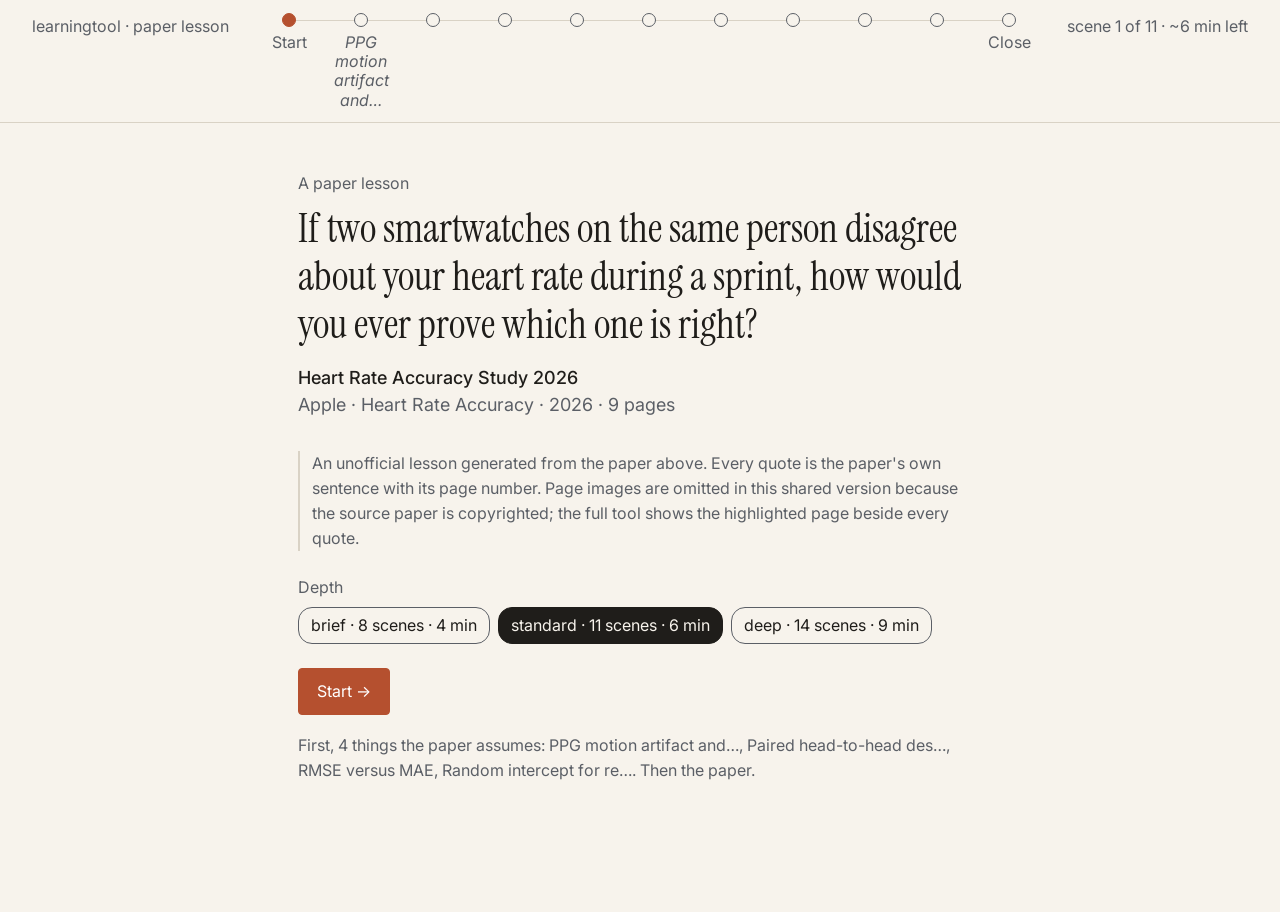
==== heart-rate-accuracy-study-2026.html @ df8271ab "Publish two shared lessons and the index page Co-Authored-By: Claude Fable 5.1 <noreply@anthropic.co" ====
<!doctype html>
<html lang="en">
<head>
<meta charset="utf-8">
<meta name="viewport" content="width=device-width, initial-scale=1">
<title>Heart Rate Accuracy Study 2026 · learningtool</title>
<link rel="preconnect" href="https://fonts.googleapis.com">
<link href="https://fonts.googleapis.com/css2?family=Instrument+Serif&family=Inter:wght@400;500&display=swap" rel="stylesheet">
<style>:root{
  --paper:#F7F3EC;--ink:#1F1D1A;--slate:#5B5F66;--terracotta:#B5502F;--amber:#B8860B;--amber-bg:#FFF4D6;--hairline:#D9D2C5;
  --serif:"Instrument Serif",Georgia,"Times New Roman",serif;--sans:Inter,-apple-system,"Segoe UI",Helvetica,Arial,sans-serif;--mono:ui-monospace,Menlo,Consolas,monospace;
  --u:8px;--measure:68ch;
}
*{box-sizing:border-box}
html{color-scheme:light}
body{margin:0;background:var(--paper);color:var(--ink);font-family:var(--sans);font-size:18px;line-height:1.55}
::selection{background:var(--terracotta);color:#fff}
:focus-visible{outline:2px solid var(--terracotta);outline-offset:2px}
a{color:var(--ink);text-decoration-color:var(--hairline);text-underline-offset:3px}a:visited{color:var(--slate)}
h1,h3{font-weight:400}
.visually-hidden{position:absolute!important;width:1px;height:1px;overflow:hidden;clip:rect(0 0 0 0);white-space:nowrap}
[hidden]{display:none!important}

.banner{background:var(--amber-bg);border-bottom:1px solid var(--amber);color:#5a4400;padding:calc(var(--u)) calc(4*var(--u));font-size:16px}

/* Top bar and arc */
.top{position:sticky;top:0;z-index:5;display:flex;align-items:flex-start;gap:calc(3*var(--u));padding:calc(1.5*var(--u)) calc(4*var(--u));border-bottom:1px solid var(--hairline);background:var(--paper);font-size:16px}
.mark{color:var(--slate);white-space:nowrap;padding-top:2px}
.arc{flex:1;min-width:0}
.arc ol{list-style:none;margin:0;padding:0;display:flex}
.arc li{position:relative;flex:1;min-width:72px}
@media (max-width:1399px){.ptitle{display:none}}
.arc li::before{content:"";position:absolute;top:8px;left:50%;width:100%;height:1px;background:var(--hairline)}
.arc li:last-child::before{display:none}
.arc button{position:relative;z-index:1;display:flex;flex-direction:column;align-items:center;width:100%;background:none;border:0;padding:0;font:inherit;color:var(--slate);cursor:pointer;min-height:44px}
.arc i{width:14px;height:14px;border-radius:50%;border:1px solid var(--slate);background:var(--paper);display:block;margin-top:1px}
.arc li.done i{background:var(--slate)}
.arc li.cur i{background:var(--terracotta);border-color:var(--terracotta)}
.arc li.flag i{box-shadow:0 0 0 2px var(--paper),0 0 0 4px var(--amber)}
.arc span{margin-top:6px;text-align:center;font-size:16px;line-height:1.2;padding:0 2px}
.arc li.pre span{font-style:italic}
.arc li.hidden-depth{display:none}
.arc li.nolabel span{visibility:hidden}
.arc li.nolabel button:hover span,.arc li.nolabel button:focus-visible span{visibility:visible}
.ptitle{color:var(--slate);white-space:nowrap;overflow:hidden;text-overflow:ellipsis;max-width:26ch;padding-top:2px}
.counter{color:var(--slate);white-space:nowrap;padding-top:2px}
.menu{display:none}

/* Scene */
main{max-width:var(--measure);margin:0 auto;padding:calc(6*var(--u)) calc(4*var(--u)) calc(15*var(--u))}
.scene{outline:none}
.scene.flagged{border-left:4px solid var(--amber);padding-left:calc(3*var(--u));margin-left:calc(-3*var(--u) - 4px)}
.kick{font-size:16px;color:var(--slate);margin:0 0 var(--u)}
.headline{font-family:var(--serif);font-size:28px;line-height:1.2;margin:0 0 var(--u)}
.hook{font-family:var(--serif);font-size:40px;line-height:1.2;margin:0 0 calc(2*var(--u))}
.ana{font-family:var(--serif);font-size:22px;color:var(--slate);margin:0 0 var(--u)}
.tie{font-size:16px;color:var(--slate);margin:0 0 calc(3*var(--u))}
.prose{margin:calc(2*var(--u)) 0 calc(2.5*var(--u))}
.pmeta{color:var(--slate);margin:0 0 calc(4*var(--u))}.pmeta b{font-weight:500;color:var(--ink)}
.dl{font-size:16px;color:var(--slate);margin:0 0 var(--u)}
.share-note{font-size:16px;color:var(--slate);border-left:2px solid var(--hairline);padding-left:calc(1.5*var(--u));margin:0 0 calc(3*var(--u))}
.strip{background:var(--amber-bg);border-left:4px solid var(--amber);color:#5a4400;padding:calc(1.25*var(--u)) calc(2*var(--u));font-size:16px;margin:0 0 calc(3*var(--u))}
.src{font-size:16px;color:var(--slate);border-left:2px solid var(--hairline);padding-left:calc(1.5*var(--u));margin:calc(-1*var(--u)) 0 calc(3*var(--u))}
.src .linkish{text-align:left}
.chip{display:inline-block;font-size:16px;border:1px solid var(--hairline);border-radius:3px;padding:0 6px;margin-left:6px;white-space:nowrap}
.removed{font-size:16px;color:var(--slate);border:1px dashed var(--hairline);padding:var(--u) calc(2*var(--u));margin:0 0 calc(3*var(--u))}
.linkish{background:none;border:0;padding:0;font:inherit;color:inherit;text-decoration:underline;text-decoration-color:var(--hairline);text-underline-offset:3px;cursor:pointer}
.btn{border:1px solid var(--ink);border-radius:4px;padding:10px 18px;background:#fff;font:inherit;font-size:16px;cursor:pointer;min-height:44px}
.btn.p{background:var(--terracotta);color:#fff;border-color:var(--terracotta)}
.btn[disabled]{opacity:.45;cursor:default}
.dial{display:flex;flex-wrap:wrap;gap:var(--u);font-size:16px;margin:0 0 calc(3*var(--u))}
.dial label{border:1px solid var(--slate);border-radius:14px;padding:5px 12px;cursor:pointer;display:inline-flex;align-items:center;gap:6px;min-height:34px}
.dial label:has(input:checked){background:var(--ink);color:var(--paper);border-color:var(--ink)}
.dial input{position:absolute;opacity:0;width:1px;height:1px}
.dial label:has(input:focus-visible){outline:2px solid var(--terracotta);outline-offset:2px}

/* Widget */
.widget{border:1px solid var(--hairline);border-radius:4px;padding:calc(2.5*var(--u));margin:var(--u) 0 calc(3*var(--u));background:#fff}
.widget .q{margin:0 0 4px;font-weight:500}
.widget .badge{font-size:16px;color:var(--slate);margin:0 0 calc(1.5*var(--u))}
.widget .chart{position:relative;border-bottom:1px solid var(--hairline)}
.widget canvas{width:100%;height:auto;display:block}
.widget .unavailable{font-size:16px;color:var(--slate);padding:calc(2*var(--u)) 0}
.sliders{display:grid;grid-template-columns:1fr 1fr;gap:calc(4*var(--u));margin-top:calc(1.75*var(--u));font-size:16px}
.sliders label{display:block}
.sliders .val{float:right;font-family:var(--mono)}
.sliders input[type=range]{width:100%;accent-color:var(--terracotta);margin:var(--u) 0 4px;min-height:24px}
.sliders .nudge{color:var(--slate);font-size:16px}
.read{font-family:var(--mono);font-size:16px;margin:calc(1.5*var(--u)) 0 0}.read b{color:var(--terracotta);font-weight:500}
.evidence{font-size:16px;color:var(--slate);border-left:2px solid var(--hairline);padding-left:calc(1.5*var(--u));margin:calc(2*var(--u)) 0 0}

/* Prediction and reveal */
.predict{border:0;padding:0;margin:0 0 calc(2*var(--u))}
.opt{display:flex;gap:calc(1.5*var(--u));align-items:flex-start;border:1px solid var(--hairline);border-radius:4px;padding:calc(2*var(--u));margin:0 0 var(--u);background:#fff;cursor:pointer;min-height:44px}
.opt:has(input:checked){border-color:var(--terracotta);box-shadow:inset 0 0 0 1px var(--terracotta)}
.opt input{accent-color:var(--terracotta);margin-top:6px}
.predict.locked .opt{cursor:default;opacity:.85}
.predict-actions{display:flex;gap:calc(2*var(--u));align-items:center;flex-wrap:wrap}
.locked-note{font-size:16px;color:var(--slate)}
.said{font-size:16px;color:var(--slate);border:1px solid var(--hairline);padding:calc(1.25*var(--u)) calc(2*var(--u));margin:0 0 calc(2*var(--u))}
.rev{font-family:var(--serif);font-size:22px;line-height:1.4;border-left:3px solid var(--terracotta);padding-left:calc(2*var(--u));margin:0 0 var(--u);opacity:0;transition:opacity 150ms ease-out}
.rev.in{opacity:1}
.rev footer{font-family:var(--sans);font-size:16px;color:var(--slate);margin-top:4px}
.rev p{margin:0}
.verd{margin:0 0 calc(3*var(--u))}

/* Closing */
.closing h3{font-size:16px;color:var(--slate);margin:calc(3*var(--u)) 0 var(--u)}
.concepts{padding-left:1.2em}.concepts b{font-weight:500}
.quote{font-family:var(--serif);font-size:22px;line-height:1.4;border-left:3px solid var(--ink);padding-left:calc(2*var(--u));margin:var(--u) 0}
.quote p{margin:0}.quote footer{font-family:var(--sans);font-size:16px;color:var(--slate);margin-top:4px}
.cite{color:var(--slate)}

/* Footer */
.foot{position:sticky;bottom:0;z-index:5;display:flex;justify-content:space-between;align-items:center;gap:calc(2*var(--u));padding:calc(1.5*var(--u)) calc(4*var(--u));border-top:1px solid var(--hairline);background:var(--paper);font-size:16px}
.foot .dial{margin:0}
.foot .btn{margin-left:var(--u)}

/* Drawer */
dialog{border:0;padding:0;background:transparent;max-width:none;max-height:none}
dialog::backdrop{background:rgba(31,29,26,.18)}
#drawer{position:fixed;inset:0 0 0 auto;width:420px;height:100%;margin:0}
#drawer .drawer-inner{height:100%;overflow:auto;background:#fff;border-left:1px solid var(--hairline);box-shadow:0 8px 24px rgba(31,29,26,.12);padding:calc(3.5*var(--u));font-size:16px;transform:translateX(100%);transition:transform 200ms ease-out}
#drawer[open] .drawer-inner{transform:none}
#drawer h3{font-size:16px;color:var(--slate);margin:calc(2*var(--u)) 0 calc(1.5*var(--u))}
#drawer .claims{list-style:none;padding:0;margin:0}
#drawer .claims li{padding:var(--u) 0;border-top:1px solid var(--hairline)}
#drawer .claims li.active{background:var(--paper);margin:0 calc(-1*var(--u));padding:var(--u)}
#drawer .crop{margin:var(--u) 0 0}
#drawer .crop img{max-width:100%;max-height:220px;object-fit:contain;border:1px solid var(--hairline);display:block}
#drawer .crop.zoomed img{max-height:none;width:auto;max-width:none}
#drawer .crop figcaption{font-size:16px;color:var(--slate)}
#drawer .notshown{padding-left:1.2em;color:var(--slate)}
.close-drawer{float:right}
#scene-menu{margin:auto;background:#fff;border:1px solid var(--hairline);padding:calc(3*var(--u));width:min(90vw,420px)}
#scene-menu ol{padding-left:1.4em}#scene-menu li{padding:4px 0}#scene-menu button{font-size:16px}

/* Motion */
.scene.enter{animation:fade 150ms ease-out}
@keyframes fade{from{opacity:0}to{opacity:1}}
@media (prefers-reduced-motion:reduce){
  .scene.enter{animation:none}.rev{transition:none}#drawer .drawer-inner{transition:none}
}

/* Tablet */
@media (max-width:1023px){
  .arc li:not(.cur):not(.near) span{visibility:hidden}
  #drawer{inset:auto 0 0 0;width:100%;height:70vh}
  #drawer .drawer-inner{border-left:0;border-top:1px solid var(--hairline);transform:translateY(100%)}
  #drawer[open] .drawer-inner{transform:none}
}
/* Phone */
@media (max-width:767px){
  body{font-size:17px}
  .top{padding:calc(1.5*var(--u)) calc(2*var(--u));align-items:center}
  .arc,.ptitle{display:none}
  .menu{display:inline-block;margin-left:auto}
  .mark{display:none}
  main{padding:calc(3*var(--u)) calc(2*var(--u)) calc(14*var(--u))}
  .headline{font-size:26px}.hook{font-size:32px}
  .sliders{grid-template-columns:1fr}
  .foot{padding:calc(1.5*var(--u)) calc(2*var(--u))}
  .foot .dial{flex-wrap:nowrap;gap:4px}
  .foot .dial label{padding:5px 8px;min-height:40px}
  .foot .btn{padding:10px 12px;margin-left:4px}
  #drawer{height:100%}
  .scene.flagged{margin-left:0;padding-left:calc(2*var(--u))}
}
</style>
</head>
<body data-paper="4164de6f5e6863c790ba8accc3b327b37bc07df7402bf4c0ef82a592d1b68593" data-profile="Ella" data-default-depth="standard">



<header class="top">
  <span class="mark">learningtool · paper lesson</span>
  <nav class="arc" aria-label="Lesson scenes">
    <ol id="arc">
      <li data-idx="0" data-depth="brief"><button type="button" aria-current="true"><i></i><span>Start</span></button></li>
      
      <li data-idx="1" data-depth="brief" class="pre"><button type="button"><i></i><span>PPG motion artifact and…</span></button></li>
      
      <li data-idx="2" data-depth="standard" class="pre"><button type="button"><i></i><span>Paired head-to-head des…</span></button></li>
      
      <li data-idx="3" data-depth="standard" class="pre"><button type="button"><i></i><span>RMSE versus MAE</span></button></li>
      
      <li data-idx="4" data-depth="deep" class="pre"><button type="button"><i></i><span>Random intercept for re…</span></button></li>
      
      <li data-idx="5" data-depth="standard" class=""><button type="button"><i></i><span>The world before</span></button></li>
      
      <li data-idx="6" data-depth="brief" class=""><button type="button"><i></i><span>The problem</span></button></li>
      
      <li data-idx="7" data-depth="brief" class=""><button type="button"><i></i><span>What they tried</span></button></li>
      
      <li data-idx="8" data-depth="deep" class=""><button type="button"><i></i><span>What they tried</span></button></li>
      
      <li data-idx="9" data-depth="brief" class=""><button type="button"><i></i><span>Your prediction</span></button></li>
      
      <li data-idx="10" data-depth="brief" class=""><button type="button"><i></i><span>What they found</span></button></li>
      
      <li data-idx="11" data-depth="deep" class=""><button type="button"><i></i><span>What they found</span></button></li>
      
      <li data-idx="12" data-depth="brief" class=""><button type="button"><i></i><span>What changed</span></button></li>
      
      <li data-idx="13" data-depth="brief"><button type="button"><i></i><span>Close</span></button></li>
    </ol>
  </nav>
  <span class="ptitle" title="Heart Rate Accuracy Study 2026">Heart Rate Accuracy Study 2026</span>
  <span class="counter" id="counter" aria-live="polite"></span>
  <button type="button" class="menu" id="menu" aria-haspopup="dialog">Scenes</button>
</header>

<main id="main">
  <!-- Title scene -->
  <section class="scene title" data-idx="0" data-role="title" data-depth="brief" tabindex="-1">
    <p class="kick">A paper lesson</p>
    <h1 class="hook">If two smartwatches on the same person disagree about your heart rate during a sprint, how would you ever prove which one is right?</h1>
    <p class="pmeta"><b>Heart Rate Accuracy Study 2026</b><br>
      Apple · Heart Rate Accuracy · 2026 · 9 pages</p>
    
    <p class="share-note">An unofficial lesson generated from the paper above. Every quote is the paper's own sentence with its page number. Page images are omitted in this shared version because the source paper is copyrighted; the full tool shows the highlighted page beside every quote.</p>
    <p class="dl">Depth</p>
    <div class="dial" role="radiogroup" aria-label="Depth">
      
      <label><input type="radio" name="depth" value="brief"> brief · 8 scenes · 4 min</label>
      
      <label><input type="radio" name="depth" value="standard" checked> standard · 11 scenes · 6 min</label>
      
      <label><input type="radio" name="depth" value="deep"> deep · 14 scenes · 9 min</label>
      
    </div>
    <p><button type="button" class="btn p" id="start">Start →</button></p>
    
    <p class="dl">First, 4 things the paper assumes: PPG motion artifact and…, Paired head-to-head des…, RMSE versus MAE, Random intercept for re…. Then the paper.</p>
  </section>

  
  <section class="scene prereq" data-idx="1" data-id="prereq-ppg" data-role="prereq" data-depth="brief" data-seconds="38" hidden tabindex="-1">
    
    
    <p class="kick">Before the paper</p>
    <h1 class="headline">Wrist optical heart rate is inferred from light scattering, and rhythmic motion can masquerade as a pulse</h1>
    <p class="ana">It&#39;s like listening for a heartbeat with a stethoscope while someone taps the table at almost exactly the same tempo — the instrument can lock onto the wrong rhythm.</p>
    

    
      <p class="prose">A photoplethysmography (PPG) sensor shines light into the skin and watches how much comes back. Blood volume pulses with each heartbeat, so the reflected-light waveform carries a periodic signal the algorithm turns into beats per minute.

The trouble is that the same waveform is contaminated by anything that moves tissue or shifts the optical path: running cadence, muscle tension, sensor rocking. When footstrike frequency sits near heart rate, an algorithm can track the steps instead of the heart — &#34;cadence lock.&#34;

This paper&#39;s activity menu was chosen deliberately to provoke exactly these failure modes, rather than to flatter the sensors.</p>
    

    
    <p class="src"><button type="button" class="linkish open-drawer" data-claim="c-ppg-activities">“This mix of activities was specifically selected to include challenging conditions for op…” · p. 3</button> <span class="chip">Cited</span></p>
    
    <p class="src"><button type="button" class="linkish open-drawer" data-claim="c-ppg-system">“With the release of Apple Watch Series 12 and Apple Watch Ultra 4, Apple introduced the H…” · p. 2</button> <span class="chip">Cited</span></p>
    

    

    <template class="drawer-content">
      
      <h3>Claims in this scene</h3>
      <ul class="claims">
        
        <li data-claim="c-ppg-bg">
          <span>PPG estimates heart rate from pulsatile changes in light absorbed and reflected by perfused tissue, and is susceptible to motion artifact.</span> <span class="chip">Background · unchecked</span>
          <p class="dl">Source: J. Allen, &#34;Photoplethysmography and its application in clinical physiological measurement,&#34; Physiological Measurement, 2007 (outside the paper; not checked in v1)</p>
        </li>
        
        <li data-claim="c-ppg-activities" data-span="sp-003-0016">
          <span>The activity mix was selected to include conditions known to challenge optical heart rate: cadence lock in running, loaded forearm grip in strength training and cycling, and rapid wrist motion plus fast heart rate transitions in HIIT.</span> <span class="chip">Cited</span>
          <blockquote class="quote"><p>“This mix of activities was specifically selected to include challenging conditions for optical heart rate performance — e.g., cadence lock associated with running, loaded forearm grip associated with strength training and cycling, rapid wrist motion and heart rate transitions associated with HIIT.”</p><footer>p. 3 · shown exactly as extracted</footer></blockquote>
          <p class="dl">Page image omitted in this shared version (the source paper is copyrighted). The full tool shows the highlighted page here.</p>
          
        </li>
        
        <li data-claim="c-ppg-system" data-span="sp-002-0005">
          <span>Apple&#39;s Health Sensing System on Series 12 and Ultra 4 includes updated electrical and optical (PPG) heart sensors plus new signal processing algorithms.</span> <span class="chip">Cited</span>
          <blockquote class="quote"><p>“With the release of Apple Watch Series 12 and Apple Watch Ultra 4, Apple introduced the Health Sensing System, which includes both updated electrical and optical (photoplethysmography, or PPG) heart sensors and associated signal processing algorithms, as well as several features enabled by the new technology, such as Recovery HRV and the Readiness app.”</p><footer>p. 2 · shown exactly as extracted</footer></blockquote>
          <p class="dl">Page image omitted in this shared version (the source paper is copyrighted). The full tool shows the highlighted page here.</p>
          
        </li>
        
      </ul>
      
      
    </template>
  </section>
  
  <section class="scene prereq" data-idx="2" data-id="prereq-reference" data-role="prereq" data-depth="standard" data-seconds="38" hidden tabindex="-1">
    
    
    <p class="kick">Before the paper</p>
    <h1 class="headline">Each participant wore both devices at once against a chest-strap ECG reference, with wrist assignment randomized</h1>
    <p class="ana">Like an A/B test where both variants run on the same customer at the same moment, so seasonality and customer quality can&#39;t explain the gap.</p>
    

    
      <p class="prose">Comparing devices across different people or different workouts invites confounding. The fix here is a within-participant paired design: an Apple Watch on one wrist, the comparator on the other, both referenced to a Polar H10 ECG chest strap worn simultaneously.

Dominance matters — your non-dominant wrist moves differently — so watch side was randomized to roughly a 50/50 split.

Pairing only works if the clocks agree. Every device, including the chest strap, was paired to its own Wi-Fi phone for network time synchronization, and then each device sample was matched to its nearest-neighbor reference timestamp so accuracy could be scored sample by sample.</p>
    

    
    <p class="src"><button type="button" class="linkish open-drawer" data-claim="c-ref-standard">“This paper summarizes the accuracy of the updated optical heart rate sensing system relat…” · p. 2</button> <span class="chip">Cited</span></p>
    
    <p class="src"><button type="button" class="linkish open-drawer" data-claim="c-ref-paired">“Participants wore an Apple Watch on one wrist, and a comparative wrist-based device on th…” · p. 3</button> <span class="chip">Cited</span></p>
    
    <p class="src"><button type="button" class="linkish open-drawer" data-claim="c-ref-random">“Wrist assignment was randomized such that Apple Watch was worn on the dominant hand appro…” · p. 3</button> <span class="chip">Cited</span></p>
    
    <p class="src"><button type="button" class="linkish open-drawer" data-claim="c-ref-time">“To ensure devices were appropriately time synchronized using network time protocol (NTP),…” · p. 5</button> <span class="chip">Cited</span></p>
    

    

    <template class="drawer-content">
      
      <h3>Claims in this scene</h3>
      <ul class="claims">
        
        <li data-claim="c-ref-standard" data-span="sp-002-0006">
          <span>An ECG chest strap served as the reference, described as an established standard for evaluating wearable heart rate accuracy.</span> <span class="chip">Cited</span>
          <blockquote class="quote"><p>“This paper summarizes the accuracy of the updated optical heart rate sensing system relative to other devices in the wearables category through a large multi-site head-tohead study, using an ECG chest strap as reference, which is an established standard used for evaluating heart rate accuracy of wearables&lt;sup 1,2&lt;/sup .”</p><footer>p. 2 · shown exactly as extracted</footer></blockquote>
          <p class="dl">Page image omitted in this shared version (the source paper is copyrighted). The full tool shows the highlighted page here.</p>
          
        </li>
        
        <li data-claim="c-ref-paired" data-span="sp-003-0008">
          <span>Participants wore an Apple Watch on one wrist and a comparative wrist device on the other while wearing a Polar H10 ECG chest strap as reference.</span> <span class="chip">Cited</span>
          <blockquote class="quote"><p>“Participants wore an Apple Watch on one wrist, and a comparative wrist-based device on the other, while using a Polar H10 ECG based chest strap as reference.”</p><footer>p. 3 · shown exactly as extracted</footer></blockquote>
          <p class="dl">Page image omitted in this shared version (the source paper is copyrighted). The full tool shows the highlighted page here.</p>
          
        </li>
        
        <li data-claim="c-ref-random" data-span="sp-003-0009">
          <span>Wrist assignment was randomized so the Apple Watch was on the dominant hand about 50% of the time.</span> <span class="chip">Cited</span>
          <blockquote class="quote"><p>“Wrist assignment was randomized such that Apple Watch was worn on the dominant hand approximately 50% of the time.”</p><footer>p. 3 · shown exactly as extracted</footer></blockquote>
          <p class="dl">Page image omitted in this shared version (the source paper is copyrighted). The full tool shows the highlighted page here.</p>
          
        </li>
        
        <li data-claim="c-ref-time" data-span="sp-005-0051">
          <span>Every device, including the watch and the chest strap, was Bluetooth-paired to its own Wi-Fi phone to ensure NTP time synchronization, and measurements were then matched to the nearest-neighbor reference timestamp.</span> <span class="chip">Cited</span>
          <blockquote class="quote"><p>“To ensure devices were appropriately time synchronized using network time protocol (NTP), every device (including the Apple Watch and the Polar H10 chest strap) was Bluetooth®-paired to its own Wi-Fi-enabled companion phone.”</p><footer>p. 5 · shown exactly as extracted</footer></blockquote>
          <p class="dl">Page image omitted in this shared version (the source paper is copyrighted). The full tool shows the highlighted page here.</p>
          
        </li>
        
      </ul>
      
      
    </template>
  </section>
  
  <section class="scene prereq" data-idx="3" data-id="prereq-metrics" data-role="prereq" data-depth="standard" data-seconds="38" hidden tabindex="-1">
    
    
    <p class="kick">Before the paper</p>
    <h1 class="headline">Accuracy was scored per session with both MAE and RMSE, plus a separate session-average comparison</h1>
    <p class="ana">MAE is your average monthly burn; RMSE is the metric that screams when one month blows up the runway.</p>
    

    
      <p class="prose">For each session, the paper computes Mean Absolute Error and Root Mean Square Error against the reference. Both are standard, but they answer different questions: because RMSE squares errors before averaging, it is more sensitive to a stream that is usually fine but occasionally badly wrong.

A third metric is the session-level average heart rate — what a device reports as your workout mean. That matters especially for screenless wearables, where you never see a live number at all; the summary is the whole experience.

One convention to hold onto: every reported result is a difference in error, Apple minus comparator, in bpm. Negative means Apple&#39;s error was smaller.</p>
    

    
    <p class="src"><button type="button" class="linkish open-drawer" data-claim="c-met-both">“Accuracy for each session was evaluated using both Root Mean Square Error (RMSE) and Mean…” · p. 5</button> <span class="chip">Cited</span></p>
    
    <p class="src"><button type="button" class="linkish open-drawer" data-claim="c-met-session">“This allowed us to assess the accuracy of a session summary metric, which is especially r…” · p. 5</button> <span class="chip">Cited</span></p>
    
    <p class="src"><button type="button" class="linkish open-drawer" data-claim="c-met-sign">“Each reported metric is a mean accuracy difference (reported in bpm), so a negative diffe…” · p. 5</button> <span class="chip">Cited</span></p>
    

    

    <template class="drawer-content">
      
      <h3>Claims in this scene</h3>
      <ul class="claims">
        
        <li data-claim="c-met-both" data-span="sp-005-0057">
          <span>Session accuracy was evaluated with both RMSE and MAE, with RMSE being more sensitive to infrequent but significant errors.</span> <span class="chip">Cited</span>
          <blockquote class="quote"><p>“Accuracy for each session was evaluated using both Root Mean Square Error (RMSE) and Mean Absolute Error (MAE) calculations, which are standard methods of comparative accuracy testing, with RMSE being more sensitive in identifying a data stream that may have infrequent but significant errors.”</p><footer>p. 5 · shown exactly as extracted</footer></blockquote>
          <p class="dl">Page image omitted in this shared version (the source paper is copyrighted). The full tool shows the highlighted page here.</p>
          
        </li>
        
        <li data-claim="c-met-session" data-span="sp-005-0060">
          <span>Session-level average heart rate was also compared to the reference, which is especially relevant for screenless devices that cannot show live heart rate without a phone.</span> <span class="chip">Cited</span>
          <blockquote class="quote"><p>“This allowed us to assess the accuracy of a session summary metric, which is especially relevant for devices without screens — where live heart rate cannot be provided to the user without engagement with a smartphone.”</p><footer>p. 5 · shown exactly as extracted</footer></blockquote>
          <p class="dl">Page image omitted in this shared version (the source paper is copyrighted). The full tool shows the highlighted page here.</p>
          
        </li>
        
        <li data-claim="c-met-sign" data-span="sp-005-0064">
          <span>Each reported metric is a mean accuracy difference in bpm, where a negative difference means Apple Watch error was lower than the comparison device&#39;s.</span> <span class="chip">Cited</span>
          <blockquote class="quote"><p>“Each reported metric is a mean accuracy difference (reported in bpm), so a negative difference means the error associated with Apple Watch was less than that of the comparison device.”</p><footer>p. 5 · shown exactly as extracted</footer></blockquote>
          <p class="dl">Page image omitted in this shared version (the source paper is copyrighted). The full tool shows the highlighted page here.</p>
          
        </li>
        
      </ul>
      
      
    </template>
  </section>
  
  <section class="scene prereq" data-idx="4" data-id="prereq-stats" data-role="prereq" data-depth="deep" data-seconds="47" hidden tabindex="-1">
    
    
    <p class="kick">Before the paper</p>
    <h1 class="headline">A mixed model with per-participant random intercepts handled repeated measures, and bootstrap intervals handled six simultaneous comparisons</h1>
    <p class="ana">Treating one person&#39;s five workouts as five independent data points is like counting a single enthusiastic customer&#39;s five reorders as five customers in your conversion rate.</p>
    

    
      <p class="prose">Each participant did several activities, so their sessions are correlated: a person with awkward wrist anatomy will tend to produce high error everywhere. A linear mixed model on the paired difference, with activity as a fixed effect and a random intercept per participant, absorbs that person-level offset instead of pretending every session is independent.

The overall number reported is an equally weighted mean of activity means — so a single long activity can&#39;t dominate. Uncertainty came from a bias-corrected and accelerated bootstrap clustered by participant, reported at 99% rather than 95% because six devices are being compared at once.

Sample size was fixed in advance: at least 50 participants per workout activity per comparator, powered at 80% for a paired effect of about Cohen&#39;s dz 0.5 in MAE with Bonferroni adjustment.</p>
    

    
    <p class="src"><button type="button" class="linkish open-drawer" data-claim="c-stat-lmm">“A linear mixed model (LMM) was used to model the paired difference (Apple Watch - Compari…” · p. 5</button> <span class="chip">Cited</span></p>
    
    <p class="src"><button type="button" class="linkish open-drawer" data-claim="c-stat-boot">“The reported overall accuracy difference was the equally-weighted mean of the activity me…” · p. 5</button> <span class="chip">Cited</span></p>
    
    <p class="src"><button type="button" class="linkish open-drawer" data-claim="c-stat-power">“Sizing, which pertains only to workouts and not Daily Living, assumed 80% power to detect…” · p. 4</button> <span class="chip">Cited</span></p>
    
    <p class="src"><button type="button" class="linkish open-drawer" data-claim="c-stat-mde">“The smallest detectable difference in mean MAE ranged from approximately 2.5 bpm (outdoor…” · p. 4</button> <span class="chip">Cited</span></p>
    

    

    <template class="drawer-content">
      
      <h3>Claims in this scene</h3>
      <ul class="claims">
        
        <li data-claim="c-stat-lmm" data-span="sp-005-0061">
          <span>A linear mixed model modeled the paired difference per participant and activity, with activity as a fixed effect and a random intercept per participant to account for within-participant correlation.</span> <span class="chip">Cited</span>
          <blockquote class="quote"><p>“A linear mixed model (LMM) was used to model the paired difference (Apple Watch - Comparison Device) for each accuracy metric per participant and activity, treating activity as a fixed effect and incorporating a random intercept per participant to account for within-participant correlation of their repeated measures.”</p><footer>p. 5 · shown exactly as extracted</footer></blockquote>
          <p class="dl">Page image omitted in this shared version (the source paper is copyrighted). The full tool shows the highlighted page here.</p>
          
        </li>
        
        <li data-claim="c-stat-boot" data-span="sp-005-0062">
          <span>The overall accuracy difference was the equally weighted mean of activity means, with a 99% bias-corrected and accelerated bootstrap confidence interval clustered by participant to account for multiple device comparisons.</span> <span class="chip">Cited</span>
          <blockquote class="quote"><p>“The reported overall accuracy difference was the equally-weighted mean of the activity means, and a 99% bias-corrected and accelerated (BCa) bootstrap confidence interval (clustered by participant) was computed to account for the multiplicity of device comparisons.”</p><footer>p. 5 · shown exactly as extracted</footer></blockquote>
          <p class="dl">Page image omitted in this shared version (the source paper is copyrighted). The full tool shows the highlighted page here.</p>
          
        </li>
        
        <li data-claim="c-stat-power" data-span="sp-004-0042">
          <span>Sample size was pre-specified at a minimum of 50 participants per workout activity per comparator, assuming 80% power for a paired standardized difference of about 0.5 in MAE with a two-sided test at alpha 0.05 and Bonferroni adjustment for six comparisons.</span> <span class="chip">Cited</span>
          <blockquote class="quote"><p>“Sizing, which pertains only to workouts and not Daily Living, assumed 80% power to detect a standardized paired difference (Cohen&#39;s dz) of approximately 0.5 in Mean Absolute Error (MAE), using a twosided test with α = 0.05 and Bonferroni adjustment for the six device comparisons.”</p><footer>p. 4 · shown exactly as extracted</footer></blockquote>
          <p class="dl">Page image omitted in this shared version (the source paper is copyrighted). The full tool shows the highlighted page here.</p>
          
        </li>
        
        <li data-claim="c-stat-mde" data-span="sp-004-0043">
          <span>The smallest detectable difference in mean MAE ranged from roughly 2.5 bpm for outdoor running and cycling to 3.7 bpm for HIIT under the assumed variance.</span> <span class="chip">Cited</span>
          <blockquote class="quote"><p>“The smallest detectable difference in mean MAE ranged from approximately 2.5 bpm (outdoor running and cycling) to 3.7 bpm (HIIT), under assumed between-participant MAE standard deviations of 5.0–7.5 bpm and a between-device correlation of 0.5.”</p><footer>p. 4 · shown exactly as extracted</footer></blockquote>
          <p class="dl">Page image omitted in this shared version (the source paper is copyrighted). The full tool shows the highlighted page here.</p>
          
        </li>
        
      </ul>
      
      
    </template>
  </section>
  
  <section class="scene before" data-idx="5" data-id="before" data-role="before" data-depth="standard" data-seconds="36" hidden tabindex="-1">
    
    
    <p class="kick">The world before</p>
    <h1 class="headline">Heart rate is not just a displayed number; it is an input to calorie, VO2 max, and alert features</h1>
    <p class="ana">It&#39;s the raw sensor reading at the bottom of a product stack — every derived metric inherits its error, the way a mis-calibrated scale poisons every dosing calculation downstream.</p>
    

    
      <p class="prose">Wearable heart rate tracking is consumed twice: once by the user glancing at a number, and once by the software stack that turns that number into calorie burn, VO2 max, cycle predictions, and high/low heart rate alerts.

That makes accuracy structural rather than cosmetic. An error in beats per minute propagates into every derived insight and into clinical-adjacent notifications.

Apple frames its new Health Sensing System — updated electrical and optical sensors with new algorithms, enabling features like Recovery HRV and a Readiness app — as the reason a fresh accuracy evaluation was warranted.</p>
    

    
    <p class="src"><button type="button" class="linkish open-drawer" data-claim="c-bef-uses">“It&#39;s used for daily health and workout insights as well as an input to core features, suc…” · p. 2</button> <span class="chip">Cited</span></p>
    
    <p class="src"><button type="button" class="linkish open-drawer" data-claim="c-bef-system">“With the release of Apple Watch Series 12 and Apple Watch Ultra 4, Apple introduced the H…” · p. 2</button> <span class="chip">Cited</span></p>
    

    

    <template class="drawer-content">
      
      <h3>Claims in this scene</h3>
      <ul class="claims">
        
        <li data-claim="c-bef-uses" data-span="sp-002-0003">
          <span>Heart rate tracking feeds features including calorie estimates, VO2 max estimates, period predictions, and high and low heart rate alerts, making its accuracy critical to the user experience.</span> <span class="chip">Cited</span>
          <blockquote class="quote"><p>“It&#39;s used for daily health and workout insights as well as an input to core features, such as calorie estimates, VO2 max estimates, period predictions, high and low heart rate alerts, and many others.”</p><footer>p. 2 · shown exactly as extracted</footer></blockquote>
          <p class="dl">Page image omitted in this shared version (the source paper is copyrighted). The full tool shows the highlighted page here.</p>
          
        </li>
        
        <li data-claim="c-bef-system" data-span="sp-002-0005">
          <span>The Health Sensing System introduced with Series 12 and Ultra 4 also enables new features such as Recovery HRV and the Readiness app.</span> <span class="chip">Cited</span>
          <blockquote class="quote"><p>“With the release of Apple Watch Series 12 and Apple Watch Ultra 4, Apple introduced the Health Sensing System, which includes both updated electrical and optical (photoplethysmography, or PPG) heart sensors and associated signal processing algorithms, as well as several features enabled by the new technology, such as Recovery HRV and the Readiness app.”</p><footer>p. 2 · shown exactly as extracted</footer></blockquote>
          <p class="dl">Page image omitted in this shared version (the source paper is copyrighted). The full tool shows the highlighted page here.</p>
          
        </li>
        
      </ul>
      
      
    </template>
  </section>
  
  <section class="scene problem" data-idx="6" data-id="problem" data-role="problem" data-depth="brief" data-seconds="36" hidden tabindex="-1">
    
    
    <p class="kick">The problem</p>
    <h1 class="headline">Nobody had run a head-to-head wearable heart rate comparison large enough to support statistically powered conclusions across many activities</h1>
    <p class="ana">Like a market claim built on a dozen friendly beta users instead of a pre-registered trial big enough to survive scrutiny.</p>
    

    
      <p class="prose">The question &#34;which wearable measures heart rate best?&#34; is easy to ask and hard to answer credibly. You need a trusted reference, the same people wearing competing devices at the same time, enough activities to cover real use, and enough participants that small differences are not noise.

The paper&#39;s stated aim is to evaluate the updated optical sensing system against other devices in the category using an ECG chest strap reference, in a large multi-site head-to-head design with over 1,000 participants.

The comparator set was chosen for coverage: brands representing roughly 90% of the worldwide smartwatch category, plus two prominent screenless wearables.</p>
    

    
    <p class="src"><button type="button" class="linkish open-drawer" data-claim="c-prob-aim">“This paper summarizes the accuracy of the updated optical heart rate sensing system relat…” · p. 2</button> <span class="chip">Cited</span></p>
    
    <p class="src"><button type="button" class="linkish open-drawer" data-claim="c-prob-power">“The study, with over 1,000 participants, evaluates a broad set of comparative devices, ac…” · p. 2</button> <span class="chip">Cited</span></p>
    
    <p class="src"><button type="button" class="linkish open-drawer" data-claim="c-prob-market">“These brands represent approximately 90% of the worldwide smartwatch category, as well as…” · p. 3</button> <span class="chip">Cited</span></p>
    

    

    <template class="drawer-content">
      
      <h3>Claims in this scene</h3>
      <ul class="claims">
        
        <li data-claim="c-prob-aim" data-span="sp-002-0006">
          <span>The paper evaluates the updated optical heart rate system against other wearables in a large multi-site head-to-head study using an ECG chest strap reference.</span> <span class="chip">Cited</span>
          <blockquote class="quote"><p>“This paper summarizes the accuracy of the updated optical heart rate sensing system relative to other devices in the wearables category through a large multi-site head-tohead study, using an ECG chest strap as reference, which is an established standard used for evaluating heart rate accuracy of wearables&lt;sup 1,2&lt;/sup .”</p><footer>p. 2 · shown exactly as extracted</footer></blockquote>
          <p class="dl">Page image omitted in this shared version (the source paper is copyrighted). The full tool shows the highlighted page here.</p>
          
        </li>
        
        <li data-claim="c-prob-power" data-span="sp-002-0007">
          <span>The study, with over 1,000 participants, spans a broad device set and wide range of activities with sample size intended to allow statistically powered conclusions.</span> <span class="chip">Cited</span>
          <blockquote class="quote"><p>“The study, with over 1,000 participants, evaluates a broad set of comparative devices, across a wide range of activities, with sufficient sample size to allow for statistically powered conclusions.”</p><footer>p. 2 · shown exactly as extracted</footer></blockquote>
          <p class="dl">Page image omitted in this shared version (the source paper is copyrighted). The full tool shows the highlighted page here.</p>
          
        </li>
        
        <li data-claim="c-prob-market" data-span="sp-003-0012">
          <span>The brands studied represent approximately 90% of the worldwide smartwatch category, plus two prominent screenless wearable devices.</span> <span class="chip">Cited</span>
          <blockquote class="quote"><p>“These brands represent approximately 90% of the worldwide smartwatch category, as well as two prominent screenless wearable devices&lt;sup 4&lt;/sup .”</p><footer>p. 3 · shown exactly as extracted</footer></blockquote>
          <p class="dl">Page image omitted in this shared version (the source paper is copyrighted). The full tool shows the highlighted page here.</p>
          
        </li>
        
      </ul>
      
      
    </template>
  </section>
  
  <section class="scene tried" data-idx="7" data-id="tried" data-role="tried" data-depth="brief" data-seconds="44" hidden tabindex="-1">
    
    
    <p class="kick">What they tried</p>
    <h1 class="headline">1,460 participants across five sites did runs, cycling, HIIT, strength training, and a daily-living protocol wearing seven devices</h1>
    <p class="ana">A multi-site clinical trial protocol, borrowed wholesale for consumer electronics benchmarking.</p>
    

    
      <p class="prose">Comparators were Garmin Forerunner 970, Google Pixel Watch 4, Huawei Watch 5, Samsung Galaxy Watch 8, WHOOP 5, and — worn on an index finger per manufacturer guidance — Oura Ring 5, all latest models as of July–August 2026. The ring was skipped for strength training, per Oura&#39;s own advice against lifting in it.

Workouts ran 15–20 minutes each: outdoor runs at varied speeds, treadmill intervals, outdoor cycling, HIIT, strength training. A separate Daily Living protocol covered rest, desk work, meal prep, and walking at roughly 20 minutes each.

Enrollment reached 1,460 across five sites in California, Texas, and Malaysia; 1,254 contributed at least one paired measurement. Of those, 59% came from third-party CRO sites, 20% were Fitzpatrick skin tone V or VI, 35% female, mean age 39 ± 12 years, mean BMI 26 ± 5.</p>
    

    
    <p class="src"><button type="button" class="linkish open-drawer" data-claim="c-try-devices">“Wrist-based devices studied included Apple Watch Series 12, Garmin Forerunner 970, Google…” · p. 3</button> <span class="chip">Cited</span></p>
    
    <p class="src"><button type="button" class="linkish open-drawer" data-claim="c-try-oura">“The Oura Ring was not evaluated in strength training per the manufacturer&#39;s recommendatio…” · p. 3</button> <span class="chip">Cited</span></p>
    
    <p class="src"><button type="button" class="linkish open-drawer" data-claim="c-try-protocol">“To ensure an adequate range of activities were conducted for generalizable conclusions, p…” · p. 3</button> <span class="chip">Cited</span></p>
    
    <p class="src"><button type="button" class="linkish open-drawer" data-claim="c-try-sites">“The study was conducted at five sites: two near Apple&#39;s headquarters in Cupertino, Califo…” · p. 3</button> <span class="chip">Cited</span></p>
    
    <p class="src"><button type="button" class="linkish open-drawer" data-claim="c-try-demo">“Among those, 59% were enrolled at the third-party CRO-managed sites, 20% had a Fitzpatric…” · p. 6</button> <span class="chip">Cited</span></p>
    

    

    <template class="drawer-content">
      
      <h3>Claims in this scene</h3>
      <ul class="claims">
        
        <li data-claim="c-try-devices" data-span="sp-003-0010">
          <span>Devices studied were Apple Watch Series 12, Garmin Forerunner 970, Google Pixel Watch 4, Huawei Watch 5, Samsung Galaxy Watch 8, WHOOP 5, and Oura Ring 5 worn on an index finger, using each manufacturer&#39;s latest model available in July and August 2026.</span> <span class="chip">Cited</span>
          <blockquote class="quote"><p>“Wrist-based devices studied included Apple Watch Series 12, Garmin Forerunner 970, Google Pixel Watch 4, Huawei Watch 5, Samsung Galaxy Watch 8, and WHOOP 5.”</p><footer>p. 3 · shown exactly as extracted</footer></blockquote>
          <p class="dl">Page image omitted in this shared version (the source paper is copyrighted). The full tool shows the highlighted page here.</p>
          
        </li>
        
        <li data-claim="c-try-oura" data-span="sp-003-0019">
          <span>The Oura Ring was not evaluated in strength training, following the manufacturer&#39;s recommendation against wearing it during weightlifting.</span> <span class="chip">Cited</span>
          <blockquote class="quote"><p>“The Oura Ring was not evaluated in strength training per the manufacturer&#39;s recommendation to avoid wearing the ring during weightlifting&lt;sup 5&lt;/sup .”</p><footer>p. 3 · shown exactly as extracted</footer></blockquote>
          <p class="dl">Page image omitted in this shared version (the source paper is copyrighted). The full tool shows the highlighted page here.</p>
          
        </li>
        
        <li data-claim="c-try-protocol" data-span="sp-003-0015">
          <span>Workout activities lasted 15 to 20 minutes each and included outdoor runs at various speeds, indoor interval treadmill runs, outdoor cycling, HIIT, and strength training; a Daily Living protocol covered rest, desk work, meal preparation, and walking for about 20 minutes each.</span> <span class="chip">Cited</span>
          <blockquote class="quote"><p>“To ensure an adequate range of activities were conducted for generalizable conclusions, participants completed outdoor runs at various speeds, indoor interval treadmill runs, outdoor cycling, high intensity interval training (HIIT), and strength training, with duration ranging from 15 to 20 minutes per exercise type.”</p><footer>p. 3 · shown exactly as extracted</footer></blockquote>
          <p class="dl">Page image omitted in this shared version (the source paper is copyrighted). The full tool shows the highlighted page here.</p>
          
        </li>
        
        <li data-claim="c-try-sites" data-span="sp-003-0022">
          <span>The study ran at five sites — two near Cupertino plus San Diego, Austin, and Selangor, Malaysia — with Apple managing Cupertino and Austin and a third-party contract research organization managing San Diego and Selangor.</span> <span class="chip">Cited</span>
          <blockquote class="quote"><p>“The study was conducted at five sites: two near Apple&#39;s headquarters in Cupertino, California, plus sites in San Diego, California; Austin, Texas; and Selangor, Malaysia.”</p><footer>p. 3 · shown exactly as extracted</footer></blockquote>
          <p class="dl">Page image omitted in this shared version (the source paper is copyrighted). The full tool shows the highlighted page here.</p>
          
        </li>
        
        <li data-claim="c-try-demo" data-span="sp-006-0067">
          <span>1,460 participants enrolled and 1,254 contributed at least one paired measurement; among those, 59% were enrolled at CRO-managed sites, 20% had Fitzpatrick skin tone V or VI, 35% were female, mean age was 39 ± 12 years, and mean BMI was 26 ± 5 kg/m2.</span> <span class="chip">Cited</span>
          <blockquote class="quote"><p>“Among those, 59% were enrolled at the third-party CRO-managed sites, 20% had a Fitzpatrick skin tone of V or VI, 35% were female, mean age was 39 ± 12 years, and mean BMI was 26 ± 5 kg/m2.”</p><footer>p. 6 · shown exactly as extracted</footer></blockquote>
          <p class="dl">Page image omitted in this shared version (the source paper is copyrighted). The full tool shows the highlighted page here.</p>
          
        </li>
        
      </ul>
      
      
    </template>
  </section>
  
  <section class="scene tried" data-idx="8" data-id="tried-streams" data-role="tried" data-depth="deep" data-seconds="49" hidden tabindex="-1">
    
    
    <p class="kick">What they tried</p>
    <h1 class="headline">The hardest methodological choice was which data stream each device exposes, since manufacturers publish heart rate at different rates and fidelities</h1>
    <p class="ana">Comparing two dashboards where one logs every event and the other emails you a daily digest — you have to decide what counts as the product&#39;s real output.</p>
    

    
      <p class="prose">Three criteria governed stream selection: it had to be visible to the user in the product, it had to carry timestamps good enough for paired analysis, and when several options existed, the highest-frequency one was chosen to limit unknown vendor averaging.

In practice that often meant piping Bluetooth Low Energy from the manufacturer&#39;s heart rate app into a logger on a separate iPhone, because not all vendors write high-fidelity data to HealthKit or allow export. For Apple Watch, an internal logger captured the single value published to the user every 5 seconds, since background HealthKit writes happen only every 30 seconds.

Samsung&#39;s background export had no per-sample timestamps at all — only interval bounds, min, max, and one undocumented value — so that value was compared against the reference mean over the interval, the alignment that agreed best.</p>
    

    
    <p class="src"><button type="button" class="linkish open-drawer" data-claim="c-str-criteria">“Third, when multiple frequency options were available, the highest frequency source was s…” · p. 3</button> <span class="chip">Cited</span></p>
    
    <p class="src"><button type="button" class="linkish open-drawer" data-claim="c-str-ble">“A Bluetooth Low Energy data stream (BLE) sent from the manufacturer&#39;s heart rate app to a…” · p. 4</button> <span class="chip">Cited</span></p>
    
    <p class="src"><button type="button" class="linkish open-drawer" data-claim="c-str-apple">“This data is a single value (not an average) reported every 5 seconds — in watch face com…” · p. 4</button> <span class="chip">Cited</span></p>
    
    <p class="src"><button type="button" class="linkish open-drawer" data-claim="c-str-samsung">“Data from Samsung Galaxy Watch 8 during daily activities (background) required different…” · p. 5</button> <span class="chip">Cited</span></p>
    
    <p class="src"><button type="button" class="linkish open-drawer" data-claim="c-str-quality">“For reference devices, this required adequate coverage (reading for ≥90% of the full sess…” · p. 5</button> <span class="chip">Cited</span></p>
    

    

    <template class="drawer-content">
      
      <h3>Claims in this scene</h3>
      <ul class="claims">
        
        <li data-claim="c-str-criteria" data-span="sp-003-0031">
          <span>Stream selection required user-visible data, timestamping adequate for paired analysis with the reference, and the highest available frequency to reduce the impact of undocumented manufacturer averaging.</span> <span class="chip">Cited</span>
          <blockquote class="quote"><p>“Third, when multiple frequency options were available, the highest frequency source was selected to reduce ambiguity and impact of how each manufacturer may have chosen to introduce or omit any type of averaging.”</p><footer>p. 3 · shown exactly as extracted</footer></blockquote>
          <p class="dl">Page image omitted in this shared version (the source paper is copyrighted). The full tool shows the highlighted page here.</p>
          
        </li>
        
        <li data-claim="c-str-ble" data-span="sp-004-0035">
          <span>A Bluetooth Low Energy stream from each manufacturer&#39;s heart rate app to a logging app on a separate iPhone was often used, because not all manufacturers write high-fidelity data to HealthKit or permit export from their companion apps.</span> <span class="chip">Cited</span>
          <blockquote class="quote"><p>“A Bluetooth Low Energy data stream (BLE) sent from the manufacturer&#39;s heart rate app to a data logging app on a separate iPhone was used in many instances because it uniquely met all criteria outlined above, as not all manufacturers write high-fidelity data to HealthKit, or permit such data to be exported from their companion apps.”</p><footer>p. 4 · shown exactly as extracted</footer></blockquote>
          <p class="dl">Page image omitted in this shared version (the source paper is copyrighted). The full tool shows the highlighted page here.</p>
          
        </li>
        
        <li data-claim="c-str-apple" data-span="sp-004-0038">
          <span>For Apple Watch an internal logging app captured the same single, non-averaged value shown to users every 5 seconds, which was necessary because background data reaches HealthKit only every 30 seconds.</span> <span class="chip">Cited</span>
          <blockquote class="quote"><p>“This data is a single value (not an average) reported every 5 seconds — in watch face complications for background heart rate, and in the Workout app for workout activities.”</p><footer>p. 4 · shown exactly as extracted</footer></blockquote>
          <p class="dl">Page image omitted in this shared version (the source paper is copyrighted). The full tool shows the highlighted page here.</p>
          
        </li>
        
        <li data-claim="c-str-samsung" data-span="sp-005-0054">
          <span>Samsung Galaxy Watch 8 background exports lacked per-sample timestamps, providing only interval start and end, minimum, maximum, and one undocumented heart rate value, which agreed best with the reference interval mean and was therefore compared against it.</span> <span class="chip">Cited</span>
          <blockquote class="quote"><p>“Data from Samsung Galaxy Watch 8 during daily activities (background) required different handling, as the export did not provide corresponding timestamping, only providing start and end timestamps, minimum and maximum heart rate, and a single additional heart rate value whose derivation is not documented.”</p><footer>p. 5 · shown exactly as extracted</footer></blockquote>
          <p class="dl">Page image omitted in this shared version (the source paper is copyrighted). The full tool shows the highlighted page here.</p>
          
        </li>
        
        <li data-claim="c-str-quality" data-span="sp-005-0046">
          <span>Programmatic quality checks required the reference strap to read for at least 90% of a full session and 70% within an activity, with no more than 5% of its measurements falling outside a valid heart rate band; test devices needed a heart rate stream free of extreme values, and any activity failing a check was excluded from that comparison.</span> <span class="chip">Cited</span>
          <blockquote class="quote"><p>“For reference devices, this required adequate coverage (reading for ≥90% of the full session and ≥70% within an activity) and validity (no more than 5% of measurements fell outside 30–220 bpm).”</p><footer>p. 5 · shown exactly as extracted</footer></blockquote>
          <p class="dl">Page image omitted in this shared version (the source paper is copyrighted). The full tool shows the highlighted page here.</p>
          
        </li>
        
      </ul>
      
      
    </template>
  </section>
  
  <section class="scene predict" data-idx="9" data-id="predict" data-role="predict" data-depth="brief" data-seconds="69" hidden tabindex="-1">
    
    
    <p class="kick">Your prediction</p>
    <h1 class="headline">Across 159 activity-by-measure comparisons, how often did a rival device win outright?</h1>
    
    

    
      <p class="prose">Every activity crossed with every error measure and every comparator device yields 159 head-to-head comparisons. Each one resolves into three possible verdicts at the 99% confidence level: Apple better, comparator better, or indeterminate.

Before you look, place a bet. Competing wearables are mature products from serious engineering teams, and some activities — resting at a desk, steady walking — are easy for any PPG sensor.

How many of the 159 comparisons came out statistically in favor of the comparison device?</p>
      <fieldset class="predict" data-reveal="found" data-answer="0">
        <legend class="visually-hidden">Of the 159 activity-by-measure comparisons, how many favored the comparison device at the 99% confidence level?</legend>
        
        <label class="opt"><input type="radio" name="pred-predict" value="0"> <span>2</span></label>
        
        <label class="opt"><input type="radio" name="pred-predict" value="1"> <span>18</span></label>
        
        <label class="opt"><input type="radio" name="pred-predict" value="2"> <span>41</span></label>
        
        <label class="opt"><input type="radio" name="pred-predict" value="3"> <span>about half</span></label>
        
      </fieldset>
      <p class="predict-actions">
        <button type="button" class="btn p lock" disabled>Lock it in →</button>
        <button type="button" class="linkish skip">Skip prediction</button>
      </p>
      <p class="locked-note" hidden>Locked in. Next shows what the paper found.</p>
    

    
    <p class="src"><button type="button" class="linkish open-drawer" data-claim="c-pred-count">“Across all individual activities spanning both the Workout and Daily Living protocols, th…” · p. 8</button> <span class="chip">Cited</span></p>
    

    

    <template class="drawer-content">
      
      <h3>Claims in this scene</h3>
      <ul class="claims">
        
        <li data-claim="c-pred-count" data-span="sp-008-0085">
          <span>Across all individual activities in both protocols there were 159 activity-by-measure comparisons.</span> <span class="chip">Cited</span>
          <blockquote class="quote"><p>“Across all individual activities spanning both the Workout and Daily Living protocols, there were 159 activityby-measure comparisons.”</p><footer>p. 8 · shown exactly as extracted</footer></blockquote>
          <p class="dl">Page image omitted in this shared version (the source paper is copyrighted). The full tool shows the highlighted page here.</p>
          
        </li>
        
      </ul>
      
      
    </template>
  </section>
  
  <section class="scene found" data-idx="10" data-id="found" data-role="found" data-depth="brief" data-seconds="31" data-reveal-note="Only 2 of the 159 comparisons favored a comparison device at the 99% level." hidden tabindex="-1">
    
    
    <p class="kick">What they found</p>
    <h1 class="headline">Apple Watch had lower error in 139 of 159 comparisons; 18 were indeterminate and only 2 favored a rival</h1>
    
    

    
      <div class="said" data-predict="predict" hidden></div>
      
      <blockquote class="rev" data-reveal-quote><p>“Apple Watch showed better accuracy with the 99% confidence level in 139, conclusions were indeterminate in 18, and the comparison device&#39;s accuracy was higher in 2.”</p><footer>p. 8 · Cited · the paper's own words</footer></blockquote>
      
      <p class="verd" data-verdict hidden></p>
      <p class="prose">At the headline level, Apple Watch showed statistically significantly better accuracy than every other device for both the Overall Workout and Overall Daily Living protocols, on both RMSE and MAE.

Drilling into the 159 activity-by-measure comparisons: 139 favored Apple Watch at 99% confidence, 18 were statistically indeterminate, and 2 favored the comparator. Ignoring significance entirely and just reading point estimates, 155 of 159 leaned Apple&#39;s way.

For the session-average metric — the number screenless devices actually deliver — Apple Watch was better in 11 of 12 overall comparisons; the exception was Huawei Watch 5 in Overall Workout, where Apple was numerically better but not significantly so.</p>
    

    
    <p class="src"><button type="button" class="linkish open-drawer" data-claim="c-found-overall">“Apple Watch demonstrated a statistically significant higher level of accuracy versus all…” · p. 6</button> <span class="chip">Cited</span></p>
    
    <p class="src"><button type="button" class="linkish open-drawer" data-claim="c-found-session">“Apple Watch also demonstrated better accuracy for session-level average heart rate for bo…” · p. 6</button> <span class="chip">Cited</span></p>
    

    

    <template class="drawer-content">
      
      <h3>Claims in this scene</h3>
      <ul class="claims">
        
        <li data-claim="c-found-tally" data-span="sp-008-0086">
          <span>Of the 159 activity-by-measure comparisons, Apple Watch showed better accuracy at the 99% confidence level in 139, 18 were indeterminate, and the comparison device was more accurate in 2; by point estimate alone the comparison favored Apple Watch in 155 of 159.</span> <span class="chip">Cited</span>
          <blockquote class="quote"><p>“Apple Watch showed better accuracy with the 99% confidence level in 139, conclusions were indeterminate in 18, and the comparison device&#39;s accuracy was higher in 2.”</p><footer>p. 8 · shown exactly as extracted</footer></blockquote>
          <p class="dl">Page image omitted in this shared version (the source paper is copyrighted). The full tool shows the highlighted page here.</p>
          
        </li>
        
        <li data-claim="c-found-overall" data-span="sp-006-0068">
          <span>Apple Watch showed statistically significantly higher accuracy than all other devices for both Overall Workout and Overall Daily Living protocols on RMSE and MAE.</span> <span class="chip">Cited</span>
          <blockquote class="quote"><p>“Apple Watch demonstrated a statistically significant higher level of accuracy versus all other devices for both Overall Workout and Overall Daily Living (background) protocol for RMSE and MAE.”</p><footer>p. 6 · shown exactly as extracted</footer></blockquote>
          <p class="dl">Page image omitted in this shared version (the source paper is copyrighted). The full tool shows the highlighted page here.</p>
          
        </li>
        
        <li data-claim="c-found-session" data-span="sp-006-0069">
          <span>For session-level average heart rate, Apple Watch was more accurate in 11 of 12 overall comparisons, the exception being Huawei Watch 5 in Overall Workout where its numeric advantage was not statistically significant.</span> <span class="chip">Cited</span>
          <blockquote class="quote"><p>“Apple Watch also demonstrated better accuracy for session-level average heart rate for both Overall Workout and Overall Daily Living, in 11 of 12 comparisons, with the exception of Huawei Watch 5 for Overall Workout, where Apple Watch showed better numeric accuracy that was not statistically significant.”</p><footer>p. 6 · shown exactly as extracted</footer></blockquote>
          <p class="dl">Page image omitted in this shared version (the source paper is copyrighted). The full tool shows the highlighted page here.</p>
          
        </li>
        
      </ul>
      
      
    </template>
  </section>
  
  <section class="scene found" data-idx="11" data-id="found-detail" data-role="found" data-depth="deep" data-seconds="39" hidden tabindex="-1">
    
    
    <p class="kick">What they found</p>
    <h1 class="headline">The only comparator wins were Pixel Watch 4 at rest, by under 0.5 bpm, while cycling versus Pixel Watch was the one indeterminate workout</h1>
    <p class="ana">The two losses are rounding-error losses — like a competitor beating you on page-load time by three milliseconds.</p>
    

    
      <p class="prose">Within workouts, Apple Watch was statistically better on RMSE and MAE for cycling, outdoor running, indoor interval running, HIIT, and strength training against every device, with one exception: cycling versus Pixel Watch 4, which was indeterminate.

Within Daily Living, Apple Watch was better for nearly all devices and activities, with eight indeterminate conclusions concentrated in rest, desk work, and walking. Pixel Watch 4 beat Apple Watch on RMSE and MAE for rest only — by less than 0.5 bpm.

The session-average metric was noisier: Apple led for most devices in most activities, but eight of those comparisons were indeterminate, which is what you expect when averaging over a session cancels much of the per-sample error.</p>
    

    
    <p class="src"><button type="button" class="linkish open-drawer" data-claim="c-det-workout">“Apple Watch also showed statistically better accuracy for all individual workout activiti…” · p. 7</button> <span class="chip">Cited</span></p>
    
    <p class="src"><button type="button" class="linkish open-drawer" data-claim="c-det-session">“For session level averages, Apple Watch showed better accuracy for the majority of device…” · p. 7</button> <span class="chip">Cited</span></p>
    
    <p class="src"><button type="button" class="linkish open-drawer" data-claim="c-det-daily">“Pixel Watch 4 showed higher accuracy for RMSE and MAE for the rest condition only, howeve…” · p. 8</button> <span class="chip">Cited</span></p>
    

    

    <template class="drawer-content">
      
      <h3>Claims in this scene</h3>
      <ul class="claims">
        
        <li data-claim="c-det-workout" data-span="sp-007-0074">
          <span>Apple Watch showed statistically better RMSE and MAE for every individual workout activity against every device, except versus Pixel Watch 4 in cycling, where conclusions were indeterminate.</span> <span class="chip">Cited</span>
          <blockquote class="quote"><p>“Apple Watch also showed statistically better accuracy for all individual workout activities (cycling, outdoor run, indoor interval run, HIIT, strength training) for all devices in RMSE and MAE, except versus Pixel Watch 4 in cycling, where the conclusions were indeterminate.”</p><footer>p. 7 · shown exactly as extracted</footer></blockquote>
          <p class="dl">Page image omitted in this shared version (the source paper is copyrighted). The full tool shows the highlighted page here.</p>
          
        </li>
        
        <li data-claim="c-det-session" data-span="sp-007-0075">
          <span>For session-level averages within individual activities, Apple Watch was more accurate for most devices in most activities, but eight comparisons were indeterminate.</span> <span class="chip">Cited</span>
          <blockquote class="quote"><p>“For session level averages, Apple Watch showed better accuracy for the majority of devices in most activities, however in eight of the comparisons the conclusion was indeterminate.”</p><footer>p. 7 · shown exactly as extracted</footer></blockquote>
          <p class="dl">Page image omitted in this shared version (the source paper is copyrighted). The full tool shows the highlighted page here.</p>
          
        </li>
        
        <li data-claim="c-det-daily" data-span="sp-008-0081">
          <span>In individual Daily Living activities, eight conclusions were statistically indeterminate for rest, desk work, and walking, and Pixel Watch 4 was more accurate on RMSE and MAE for rest only, by less than 0.5 bpm.</span> <span class="chip">Cited</span>
          <blockquote class="quote"><p>“Pixel Watch 4 showed higher accuracy for RMSE and MAE for the rest condition only, however by less than a margin of 0.5 bpm.”</p><footer>p. 8 · shown exactly as extracted</footer></blockquote>
          <p class="dl">Page image omitted in this shared version (the source paper is copyrighted). The full tool shows the highlighted page here.</p>
          
        </li>
        
      </ul>
      
      
    </template>
  </section>
  
  <section class="scene changed" data-idx="12" data-id="changed" data-role="changed" data-depth="brief" data-seconds="49" hidden tabindex="-1">
    
    
    <p class="kick">What changed</p>
    <h1 class="headline">The paper concludes Apple Watch is the most accurate of the wearables tested — a strong claim resting on a design the vendor itself specified and reviewed</h1>
    <p class="ana">It&#39;s a founder publishing their own benchmark suite: the methodology can be genuinely rigorous and still be authored by the interested party.</p>
    

    
      <p class="prose">The stated conclusion is direct: better heart rate accuracy than every comparator in a large, statistically powered study, and the most accurate heart rate sensing among devices evaluated.

What makes it worth reading as methodology, not just marketing, is the pre-specified power analysis, the within-participant pairing, the 99% intervals adjusted for multiplicity, and the disclosure of awkward details — Samsung&#39;s untimestamped background stream, the handful of comparisons Apple did not win.

The structural caveat is who ran it. The informed consent form and protocol were approved by multiple review boards within Apple, and Apple managed recruitment and execution at the two Cupertino sites plus Austin, while a third-party CRO ran San Diego and Selangor; those CRO sites accounted for 59% of analyzed participants. Independent replication, particularly of the stream-selection choices, is what would turn this from a credible vendor study into a settled result.</p>
    

    
    <p class="src"><button type="button" class="linkish open-drawer" data-claim="c-chg-conc">“Apple Watch offers users the most accurate heart rate sensing among the wearable devices…” · p. 9</button> <span class="chip">Cited</span></p>
    
    <p class="src"><button type="button" class="linkish open-drawer" data-claim="c-chg-irb">“This ICF and protocol were approved by multiple review boards within Apple, which include…” · p. 3</button> <span class="chip">Cited</span></p>
    
    <p class="src"><button type="button" class="linkish open-drawer" data-claim="c-chg-sites">“Apple managed recruitment and execution at the Cupertino and Austin sites, while a third-…” · p. 3</button> <span class="chip">Cited</span></p>
    
    <p class="src"><button type="button" class="linkish open-drawer" data-claim="c-chg-exclusions">“Individuals were also excluded with device-site tattoos or large moles, which may interfe…” · p. 3</button> <span class="chip">Cited</span></p>
    

    

    <template class="drawer-content">
      
      <h3>Claims in this scene</h3>
      <ul class="claims">
        
        <li data-claim="c-chg-conc" data-span="sp-009-0089">
          <span>The paper concludes that Apple Watch demonstrated better heart rate accuracy than all comparative devices and offers the most accurate heart rate sensing among the wearables evaluated.</span> <span class="chip">Cited</span>
          <blockquote class="quote"><p>“Apple Watch offers users the most accurate heart rate sensing among the wearable devices evaluated in this study.”</p><footer>p. 9 · shown exactly as extracted</footer></blockquote>
          <p class="dl">Page image omitted in this shared version (the source paper is copyrighted). The full tool shows the highlighted page here.</p>
          
        </li>
        
        <li data-claim="c-chg-irb" data-span="sp-003-0021">
          <span>The informed consent form and protocol were approved by multiple review boards within Apple, representing research ethics, safety, privacy, and data governance.</span> <span class="chip">Cited</span>
          <blockquote class="quote"><p>“This ICF and protocol were approved by multiple review boards within Apple, which included representation from groups focused on research ethics, safety, privacy, and data governance.”</p><footer>p. 3 · shown exactly as extracted</footer></blockquote>
          <p class="dl">Page image omitted in this shared version (the source paper is copyrighted). The full tool shows the highlighted page here.</p>
          
        </li>
        
        <li data-claim="c-chg-sites" data-span="sp-003-0023">
          <span>Apple managed recruitment and execution at the Cupertino and Austin sites while a third-party CRO managed the San Diego and Selangor sites, and 59% of analyzed participants were enrolled at the CRO-managed sites.</span> <span class="chip">Cited</span>
          <blockquote class="quote"><p>“Apple managed recruitment and execution at the Cupertino and Austin sites, while a third-party contract research organization (CRO) managed the San Diego and Selangor sites.”</p><footer>p. 3 · shown exactly as extracted</footer></blockquote>
          <p class="dl">Page image omitted in this shared version (the source paper is copyrighted). The full tool shows the highlighted page here.</p>
          
        </li>
        
        <li data-claim="c-chg-exclusions" data-span="sp-003-0027">
          <span>Participants were excluded for factors including beta blocker use, contraindications to intense exercise, and device-site tattoos or large moles that may interfere with readings across manufacturers.</span> <span class="chip">Cited</span>
          <blockquote class="quote"><p>“Individuals were also excluded with device-site tattoos or large moles, which may interfere with readings across manufacturers.”</p><footer>p. 3 · shown exactly as extracted</footer></blockquote>
          <p class="dl">Page image omitted in this shared version (the source paper is copyrighted). The full tool shows the highlighted page here.</p>
          
        </li>
        
      </ul>
      
      
    </template>
  </section>
  

  <!-- Closing scene -->
  <section class="scene close" data-idx="13" data-role="close" data-depth="brief" hidden tabindex="-1">
    <p class="kick">Close</p>
    <h1 class="headline">What you take with you</h1>
    <div class="closing">
      <h3>Your prediction</h3>
      <p id="close-prediction">You did not make a prediction.</p>
      <h3>The paper's finding</h3><blockquote class="quote"><p>“Apple Watch showed better accuracy with the 99% confidence level in 139, conclusions were indeterminate in 18, and the comparison device&#39;s accuracy was higher in 2.”</p><footer>p. 8</footer></blockquote>
      
      <h3>You now have</h3>
      <ul class="concepts"><li><b>PPG motion artifact and cadence lock</b> — Optical heart rate sensors can track rhythmic body motion instead of blood flow, especially when step rate approaches heart rate.</li><li><b>Paired head-to-head design against a reference standard</b> — Wearing both devices and an ECG reference simultaneously turns a device comparison into a within-person paired measurement.</li><li><b>RMSE versus MAE</b> — MAE measures typical error while RMSE, by squaring first, exposes streams with rare but large errors.</li><li><b>Random intercept for repeated measures</b> — A per-participant random intercept keeps one person&#39;s many sessions from being counted as independent evidence.</li><li><b>User-facing data stream selection</b> — Benchmarking wearables forces a choice about which of each vendor&#39;s differently sampled, differently averaged outputs counts as the product.</li></ul>
      
      <h3>The paper</h3>
      <p class="cite">Apple. Heart Rate Accuracy Study 2026. Heart Rate Accuracy. 2026.</p>
      <p class="share-note">Made with learningtool. Not affiliated with or endorsed by the authors or publisher. Quotes are the paper's words; the interactive models are illustrative, not the study's measurements.</p>
    </div>
    <p><button type="button" class="btn" id="restart">Back to start</button></p>
  </section>
</main>

<footer class="foot">
  <div class="dial small" role="radiogroup" aria-label="Depth">
    <label><input type="radio" name="depth-foot" value="brief"> brief</label><label><input type="radio" name="depth-foot" value="standard" checked> standard</label><label><input type="radio" name="depth-foot" value="deep"> deep</label>
  </div>
  <div>
    <button type="button" class="btn" id="back">← Back</button>
    <button type="button" class="btn p" id="next">Next →</button>
  </div>
</footer>

<dialog id="drawer" aria-label="The paper's words"><div class="drawer-inner"><button type="button" class="close-drawer linkish" aria-label="Close">Close</button><div id="drawer-body"></div></div></dialog>
<dialog id="scene-menu" aria-label="Scenes"><ol id="menu-list"></ol><button type="button" class="linkish close-menu">Close</button></dialog>
<div class="visually-hidden" aria-live="polite" id="announce"></div>

<script>window.TEMPLATES = window.TEMPLATES || {};
window.TEMPLATES["before-after-groups"] = ((manifest) => {
// Before/after, two groups. Baseline is fixed; the params are the changes.
//   treated_after = baseline + treatment_effect
//   control_after = baseline + control_drift
//   difference    = treatment_effect - control_drift
// Illustrative only: bars show the shape of a two-group comparison, not the study's values.

const BASELINE = 0.5;
function model(params) {
  const t = BASELINE + Number(params.treatment_effect);
  const c = BASELINE + Number(params.control_drift);
  return { treated_after: t, control_after: c, difference: t - c };
}
function curve(params) {
  const m = model(params);
  return [BASELINE, m.treated_after, BASELINE, m.control_after];
}
function draw(ctx, params, w, h, opts) {
  const pad = { l: 44, r: 16, t: 20, b: 34 };
  const bars = curve(params);
  const labels = ["treated · before", "treated · after", "control · before", "control · after"];
  const colors = ["#D9D2C5", "#1F1D1A", "#D9D2C5", "#5B5F66"];
  const maxV = 1.1;
  const y = (v) => pad.t + (1 - Math.max(0, v) / maxV) * (h - pad.t - pad.b);
  const slot = (w - pad.l - pad.r) / 4;
  ctx.clearRect(0, 0, w, h);
  ctx.font = "13px Inter, system-ui, sans-serif";
  ctx.strokeStyle = "#D9D2C5"; ctx.lineWidth = 1;
  ctx.beginPath(); ctx.moveTo(pad.l, pad.t); ctx.lineTo(pad.l, h - pad.b); ctx.lineTo(w - pad.r, h - pad.b); ctx.stroke();
  bars.forEach((v, i) => {
    const x0 = pad.l + i * slot + slot * 0.2;
    ctx.fillStyle = colors[i];
    ctx.fillRect(x0, y(v), slot * 0.6, h - pad.b - y(v));
    ctx.fillStyle = "#5B5F66";
    ctx.fillText(labels[i], x0 - 4, h - 12);
  });
  if (opts && opts.start) {
    const s = model(opts.start);
    ctx.strokeStyle = "#B5502F"; ctx.setLineDash([4, 4]);
    ctx.beginPath(); ctx.moveTo(pad.l, y(s.treated_after)); ctx.lineTo(w - pad.r, y(s.treated_after)); ctx.stroke();
    ctx.setLineDash([]);
    ctx.fillStyle = "#B5502F"; ctx.fillText("starting value", w - pad.r - 90, y(s.treated_after) - 6);
  }
}

return {model, curve, draw, manifest};
})({
  "id": "before-after-groups",
  "name": "Before and after, two groups",
  "description": "A treated group and a control group each measured before and after. Shows how the difference between groups depends on the treatment effect and any drift in the controls. For studies that compared two groups at two time points; never implies a dose-response curve.",
  "mechanism_keywords": ["control group", "sham", "placebo", "pre", "post", "before", "after", "compared with"],
  "params": {
    "treatment_effect": {"lo": -0.2, "hi": 0.6, "default": 0.25, "unit": "", "label": "Change in the treated group"},
    "control_drift": {"lo": -0.2, "hi": 0.3, "default": 0.03, "unit": "", "label": "Change in the control group"}
  },
  "defaults": {"treatment_effect": 0.25, "control_drift": 0.03},
  "units": {"treatment_effect": "", "control_drift": ""},
  "outputs": ["treated_after", "control_after", "difference"],
  "output_labels": {"treated_after": "treated group, after", "control_after": "control group, after", "difference": "difference between groups"},
  "axes": {"x": "group", "y": "score (normalized)"}
}
);
window.TEMPLATES["threshold-learning-curve"] = ((manifest) => {
// Threshold-gated learning curve.
//
//   power(0) = baseline
//   each session: forgetting pulls power toward baseline (more between-session
//   days -> more forgetting), then reward-gated learning pushes it up in
//   proportion to how likely the signal is to beat the threshold.
//
//   reward_prob = sigmoid((power - threshold) / k)
//   power <- baseline + (power - baseline) * decay      decay = exp(-0.08 * 7 / sessions_per_week)
//   power <- power + rate * reward_prob * (1 - power)
//
// Illustrative only. The math is owned here; the lesson only supplies params.
// `manifest` is injected by the page bundle (window.TEMPLATES) and is also
// importable by the node test runner, which passes params directly.

const BASELINE = 0.35;
const RATE = 0.25;
const K = 0.15;

function simulate(params) {
  const sessions = 20;
  const threshold = Number(params.threshold);
  const perWeek = Math.min(7, Math.max(1, Number(params.sessions_per_week)));
  const decay = Math.exp(-0.08 * (7 / perWeek));
  let power = BASELINE;
  const ys = [power];
  let firstReward = null;
  for (let s = 1; s <= sessions; s++) {
    const rewardProb = 1 / (1 + Math.exp(-(power - threshold) / K));
    if (firstReward === null && rewardProb > 0.5) firstReward = s;
    power = BASELINE + (power - BASELINE) * decay;
    power = power + RATE * rewardProb * (1 - power);
    ys.push(power);
  }
  return { ys, final_power: power, sessions_to_reward: firstReward === null ? sessions + 1 : firstReward };
}
function model(params) {
  const r = simulate(params);
  return { final_power: r.final_power, sessions_to_reward: r.sessions_to_reward };
}
function curve(params, xs) {
  const r = simulate(params);
  return (xs || r.ys.map((_, i) => i)).map((x) => r.ys[Math.min(r.ys.length - 1, Math.max(0, Math.round(x)))]);
}
function draw(ctx, params, w, h, opts) {
  const pad = { l: 44, r: 16, t: 20, b: 34 };
  const ys = curve(params);
  const startYs = opts && opts.start ? curve(opts.start) : null;
  const n = ys.length - 1;
  const x = (i) => pad.l + (i / n) * (w - pad.l - pad.r);
  const y = (v) => pad.t + (1 - v) * (h - pad.t - pad.b);
  ctx.clearRect(0, 0, w, h);
  ctx.font = "13px Inter, system-ui, sans-serif";
  ctx.fillStyle = "#5B5F66";
  ctx.strokeStyle = "#D9D2C5";
  ctx.lineWidth = 1;
  // axes
  ctx.beginPath(); ctx.moveTo(pad.l, pad.t); ctx.lineTo(pad.l, h - pad.b); ctx.lineTo(w - pad.r, h - pad.b); ctx.stroke();
  ctx.fillText("session 1", pad.l, h - 12);
  ctx.fillText("session " + n, w - pad.r - 64, h - 12);
  ctx.save(); ctx.translate(12, h / 2); ctx.rotate(-Math.PI / 2); ctx.fillText("signal power", -40, 0); ctx.restore();
  // threshold line
  ctx.setLineDash([4, 4]); ctx.strokeStyle = "#B5502F";
  ctx.beginPath(); ctx.moveTo(pad.l, y(Number(params.threshold))); ctx.lineTo(w - pad.r, y(Number(params.threshold))); ctx.stroke();
  ctx.setLineDash([]);
  ctx.fillStyle = "#B5502F"; ctx.fillText("reward threshold", w - pad.r - 110, y(Number(params.threshold)) - 6);
  // starting curve (faint) then current
  if (startYs) {
    ctx.strokeStyle = "#D9D2C5"; ctx.lineWidth = 2; ctx.beginPath();
    startYs.forEach((v, i) => (i ? ctx.lineTo(x(i), y(v)) : ctx.moveTo(x(i), y(v)))); ctx.stroke();
  }
  ctx.strokeStyle = "#1F1D1A"; ctx.lineWidth = 2; ctx.beginPath();
  ys.forEach((v, i) => (i ? ctx.lineTo(x(i), y(v)) : ctx.moveTo(x(i), y(v)))); ctx.stroke();
}

return {model, curve, draw, manifest};
})({
  "id": "threshold-learning-curve",
  "name": "Threshold-gated learning curve",
  "description": "A signal is rewarded only when it crosses a threshold; the curve shows how the signal grows across sessions. Models reward-gated learning (neurofeedback, operant conditioning, gated practice). Illustrative: shapes and rates are generic, never fitted to a study's data.",
  "mechanism_keywords": ["threshold", "feedback", "reward", "training", "sessions", "neurofeedback"],
  "params": {
    "threshold": {"lo": 0.1, "hi": 1.0, "default": 0.55, "unit": "", "label": "Reward threshold"},
    "sessions_per_week": {"lo": 1, "hi": 7, "default": 3, "step": 1, "unit": "/wk", "label": "Sessions per week"}
  },
  "defaults": {"threshold": 0.55, "sessions_per_week": 3},
  "units": {"threshold": "", "sessions_per_week": "/wk"},
  "outputs": ["final_power", "sessions_to_reward"],
  "output_labels": {"final_power": "final alpha power (normalized)", "sessions_to_reward": "sessions until reward"},
  "axes": {"x": "session", "y": "signal power (normalized)"},
  "sessions": 20
}
);</script>
<script>/* learningtool lesson player.
   Every scene is server-rendered; this script only navigates, filters by depth,
   records predictions (localStorage, never the repo), opens the evidence drawer,
   and mounts widgets from window.TEMPLATES. No network. */
(() => {
  "use strict";
  const DEPTHS = ["brief", "standard", "deep"];
  const body = document.body;
  const scenes = Array.from(document.querySelectorAll("section.scene"));
  const arcItems = Array.from(document.querySelectorAll("#arc li"));
  const announce = document.getElementById("announce");
  const counter = document.getElementById("counter");
  const storeKey = `learningtool:${body.dataset.paper}:${body.dataset.profile}`;

  // ---- storage (private mode degrades to in-memory) -------------------------
  let mem = {};
  const store = {
    get() { try { return JSON.parse(localStorage.getItem(storeKey) || "{}"); } catch { return mem; } },
    set(v) { mem = v; try { localStorage.setItem(storeKey, JSON.stringify(v)); } catch { /* private mode */ } },
  };
  const state = Object.assign({ predictions: {}, depth: null, idx: 0 }, store.get());
  if (!DEPTHS.includes(state.depth)) state.depth = body.dataset.defaultDepth || "standard";

  // ---- depth ----------------------------------------------------------------
  const depthRank = (d) => DEPTHS.indexOf(d);
  const visible = () => scenes.filter((s) => depthRank(s.dataset.depth) <= depthRank(state.depth));
  const isVisible = (s) => depthRank(s.dataset.depth) <= depthRank(state.depth);

  function setDepth(d, fromUser) {
    const current = scenes[state.idx];
    state.depth = d;
    document.querySelectorAll('input[name="depth"], input[name="depth-foot"]').forEach((r) => { r.checked = r.value === d; });
    arcItems.forEach((li) => li.classList.toggle("hidden-depth", depthRank(li.dataset.depth) > depthRank(d)));
    if (!isVisible(current)) {
      // land on the nearest earlier visible scene and say so
      let j = state.idx;
      while (j > 0 && !isVisible(scenes[j])) j--;
      show(j, { announceText: `Depth set to ${d}; moved to “${headingOf(scenes[j])}”.` });
    } else {
      updateChrome();
      if (fromUser) say(`Depth set to ${d}: ${visible().length} scenes.`);
    }
    store.set(state);
  }

  // ---- navigation -------------------------------------------------------------
  function headingOf(s) { const h = s.querySelector("h1"); return h ? h.textContent.trim() : ""; }

  function show(idx, opts = {}) {
    const target = scenes[idx];
    if (!target || !isVisible(target)) return;
    scenes.forEach((s) => { s.hidden = s !== target; s.classList.remove("enter"); });
    target.classList.add("enter");
    state.idx = idx;
    store.set(state);
    location.hash = `#s${idx}`;
    mountReveal(target);
    mountClose(target);
    updateChrome();
    target.focus({ preventScroll: false });
    window.scrollTo({ top: 0 });
    say(opts.announceText || `${headingOf(target)}. Scene ${positionOf(idx)} of ${visible().length}.`);
  }

  function positionOf(idx) { return visible().indexOf(scenes[idx]) + 1; }

  function updateChrome() {
    const vis = visible();
    const pos = positionOf(state.idx);
    const secondsLeft = vis.slice(pos).reduce((a, s) => a + (Number(s.dataset.seconds) || 0), 0);
    counter.textContent = `scene ${pos} of ${vis.length}` + (secondsLeft ? ` · ~${Math.max(1, Math.round(secondsLeft / 60))} min left` : "");
    arcItems.forEach((li) => {
      const i = Number(li.dataset.idx);
      li.classList.toggle("cur", i === state.idx);
      li.classList.toggle("done", i < state.idx);
      li.querySelector("button").setAttribute("aria-current", i === state.idx ? "true" : "false");
    });
    // Overflow rule: past 8 visible dots, label only first, previous, current, next, last.
    const visLis = arcItems.filter((li) => !li.classList.contains("hidden-depth"));
    const k = visLis.findIndex((li) => Number(li.dataset.idx) === state.idx);
    visLis.forEach((li, j) => {
      const near = j === 0 || j === visLis.length - 1 || Math.abs(j - k) <= 1;
      li.classList.toggle("near", near);
      li.classList.toggle("nolabel", visLis.length > 8 && !near);
    });
    const back = document.getElementById("back"), next = document.getElementById("next");
    const narrow = window.matchMedia("(max-width: 767px)").matches;
    back.disabled = pos <= 1;
    const current = scenes[state.idx];
    if (current.dataset.role === "predict") {
      const locked = !!state.predictions[current.dataset.id];
      next.disabled = !locked;
      next.textContent = narrow ? "Next →" : locked ? "Next: what they found →" : "Lock in a prediction to continue";
    } else {
      next.disabled = pos >= vis.length;
      const nxt = vis[pos];
      next.textContent = narrow || !nxt ? "Next →" : `Next: ${nxt.querySelector(".kick")?.textContent.trim().toLowerCase() || "scene"} →`;
    }
    document.querySelectorAll(".foot").forEach((f) => { f.hidden = current.dataset.role === "title"; });
  }

  function step(delta) {
    const vis = visible();
    const j = vis.indexOf(scenes[state.idx]) + delta;
    if (j < 0 || j >= vis.length) return;
    show(scenes.indexOf(vis[j]));
  }

  // ---- predictions ------------------------------------------------------------
  scenes.filter((s) => s.dataset.role === "predict").forEach((s) => {
    const fs = s.querySelector(".predict"), lock = s.querySelector(".lock"), skip = s.querySelector(".skip"), note = s.querySelector(".locked-note");
    const radios = Array.from(fs.querySelectorAll("input[type=radio]"));
    const applyLocked = () => {
      const p = state.predictions[s.dataset.id];
      if (!p) return;
      fs.classList.add("locked");
      radios.forEach((r) => { r.disabled = true; r.checked = p.choice !== null && Number(r.value) === p.choice; });
      lock.disabled = true; skip.hidden = true; note.hidden = false;
      note.textContent = p.choice === null ? "You skipped the prediction. Next shows what the paper found." : "Locked in. Next shows what the paper found.";
    };
    radios.forEach((r) => r.addEventListener("change", () => { lock.disabled = false; }));
    lock.addEventListener("click", () => {
      const chosen = radios.find((r) => r.checked);
      if (!chosen) return;
      state.predictions[s.dataset.id] = { choice: Number(chosen.value), text: chosen.parentElement.textContent.trim() };
      store.set(state); applyLocked(); updateChrome();
    });
    skip.addEventListener("click", () => {
      state.predictions[s.dataset.id] = { choice: null, text: null };
      store.set(state); applyLocked(); updateChrome();
    });
    fs.addEventListener("keydown", (e) => { if (e.key === "Enter" && !lock.disabled) lock.click(); });
    applyLocked();
  });

  function mountReveal(scene) {
    if (scene.dataset.role !== "found") return;
    const said = scene.querySelector(".said"); if (!said) return;
    const predictId = said.dataset.predict;
    const p = state.predictions[predictId];
    const verdict = scene.querySelector("[data-verdict]");
    const quote = scene.querySelector("[data-reveal-quote]");
    const predictScene = scenes.find((s) => s.dataset.id === predictId);
    const answerIndex = predictScene ? Number(predictScene.querySelector(".predict").dataset.answer ?? "NaN") : NaN;
    const note = scene.dataset.revealNote || "";
    said.hidden = false;
    if (!p) { said.textContent = "You have not made a prediction yet."; }
    else if (p.choice === null) { said.textContent = "You skipped the prediction."; }
    else { said.textContent = `You said: ${p.text}`; }
    if (quote) requestAnimationFrame(() => quote.classList.add("in"));
    verdict.hidden = false;
    if (p && p.choice !== null && Number.isFinite(answerIndex)) {
      verdict.textContent = p.choice === answerIndex ? "That's what they found." : `Close. The paper found: ${note || headingOf(scene).toLowerCase()}.`;
    } else if (note) {
      verdict.textContent = note;
    } else { verdict.hidden = true; }
  }

  function mountClose(scene) {
    if (scene.dataset.role !== "close") return;
    const el = document.getElementById("close-prediction");
    const entries = Object.values(state.predictions);
    if (!entries.length) el.textContent = "You did not make a prediction.";
    else if (entries[0].choice === null) el.textContent = "You skipped the prediction.";
    else el.textContent = `You said: ${entries[0].text}`;
  }

  // ---- evidence drawer --------------------------------------------------------
  const drawer = document.getElementById("drawer"), drawerBody = document.getElementById("drawer-body");
  function openDrawer(scene, focusClaim, focusSpan) {
    const tpl = scene.querySelector("template.drawer-content");
    drawerBody.innerHTML = "";
    if (tpl) drawerBody.appendChild(tpl.content.cloneNode(true));
    drawerBody.querySelectorAll("li[data-claim]").forEach((li) => {
      const hit = (focusClaim && li.dataset.claim === focusClaim) || (focusSpan && li.dataset.span === focusSpan);
      li.classList.toggle("active", !!hit);
    });
    drawerBody.querySelectorAll(".zoom").forEach((b) => b.addEventListener("click", () => b.closest(".crop").classList.toggle("zoomed")));
    if (typeof drawer.showModal === "function") drawer.showModal(); else drawer.setAttribute("open", "");
    const active = drawerBody.querySelector("li.active"); if (active) active.scrollIntoView({ block: "start" });
  }
  document.addEventListener("click", (e) => {
    const b = e.target.closest(".open-drawer"); if (!b) return;
    openDrawer(b.closest("section.scene"), b.dataset.claim, b.dataset.span);
  });
  document.querySelector(".close-drawer").addEventListener("click", () => drawer.close());
  drawer.addEventListener("click", (e) => { if (e.target === drawer) drawer.close(); });

  // ---- scene menu (phone) -----------------------------------------------------
  const menu = document.getElementById("scene-menu"), menuList = document.getElementById("menu-list");
  document.getElementById("menu").addEventListener("click", () => {
    menuList.innerHTML = "";
    visible().forEach((s) => {
      const li = document.createElement("li"), b = document.createElement("button");
      b.type = "button"; b.className = "linkish"; b.textContent = headingOf(s);
      b.addEventListener("click", () => { menu.close(); show(scenes.indexOf(s)); });
      li.appendChild(b); menuList.appendChild(li);
    });
    menu.showModal();
  });
  document.querySelector(".close-menu").addEventListener("click", () => menu.close());

  // ---- widgets ------------------------------------------------------------------
  document.querySelectorAll(".widget").forEach((w) => {
    const cfg = JSON.parse(w.dataset.config);
    const tpl = (window.TEMPLATES || {})[w.dataset.template];
    const canvas = w.querySelector("canvas"), sliders = w.querySelector(".sliders"), readout = w.querySelector(".readout");
    if (!tpl) { canvas.hidden = true; w.querySelector(".unavailable").hidden = false; sliders.hidden = true; w.querySelector(".read").hidden = true; return; }
    const params = Object.assign({}, tpl.manifest.defaults || {}, cfg.params);
    const start = Object.assign({}, params);
    const inputs = {};
    Object.entries(cfg.ranges).forEach(([name, [lo, hi]]) => {
      const id = `${w.dataset.widget}-${name}`;
      const label = document.createElement("label"); label.htmlFor = id;
      const val = document.createElement("span"); val.className = "val";
      label.append(document.createTextNode(cfg.labels[name] || name), val);
      const spec = (tpl.manifest.params || {})[name] || {};
      const input = document.createElement("input");
      input.type = "range"; input.id = id; input.min = lo; input.max = hi; input.step = spec.step || (hi - lo) / 100; input.value = params[name];
      const nudge = document.createElement("div"); nudge.className = "nudge"; nudge.textContent = cfg.nudges[name] || "";
      const wrap = document.createElement("div"); wrap.append(label, input, nudge); sliders.appendChild(wrap);
      inputs[name] = { input, val };
    });
    const draw = () => {
      Object.entries(inputs).forEach(([n, { input, val }]) => { params[n] = Number(input.value); val.textContent = fmt(params[n], tpl.manifest.units && tpl.manifest.units[n]); });
      const out = tpl.model(params), startOut = tpl.model(start);
      const k = cfg.readout;
      readout.innerHTML = `${(tpl.manifest.output_labels || {})[k] || k}: ${fmt(startOut[k])} → <b>${fmt(out[k])}</b>`;
      const ctx = canvas.getContext("2d"); ctx.clearRect(0, 0, canvas.width, canvas.height);
      tpl.draw(ctx, params, canvas.width, canvas.height, { start });
    };
    Object.values(inputs).forEach(({ input }) => input.addEventListener("input", draw));
    w.querySelector(".reset").addEventListener("click", () => { Object.entries(inputs).forEach(([n, { input }]) => { input.value = start[n]; }); draw(); });
    draw();
  });
  function fmt(v, unit) { const s = Number.isInteger(v) ? String(v) : Math.abs(v) >= 100 ? v.toFixed(0) : Math.abs(v) >= 10 ? v.toFixed(1) : v.toFixed(2); return unit ? `${s} ${unit}` : s; }

  // ---- wiring -----------------------------------------------------------------
  document.getElementById("start").addEventListener("click", () => step(1));
  document.getElementById("restart").addEventListener("click", () => show(0));
  document.getElementById("back").addEventListener("click", () => step(-1));
  document.getElementById("next").addEventListener("click", () => step(1));
  arcItems.forEach((li) => li.querySelector("button").addEventListener("click", () => show(Number(li.dataset.idx))));
  document.querySelectorAll('input[name="depth"], input[name="depth-foot"]').forEach((r) => r.addEventListener("change", () => setDepth(r.value, true)));
  document.addEventListener("keydown", (e) => {
    if (e.target.matches("input, textarea") || drawer.open || menu.open) return;
    if (e.key === "ArrowRight") { e.preventDefault(); if (!document.getElementById("next").disabled) step(1); }
    if (e.key === "ArrowLeft") { e.preventDefault(); step(-1); }
  });
  function say(t) { announce.textContent = ""; setTimeout(() => { announce.textContent = t; }, 30); }

  // ---- boot -------------------------------------------------------------------
  scenes.forEach((s) => { const sec = s.dataset.seconds; if (sec === undefined) s.dataset.seconds = "0"; });
  setDepth(state.depth, false);
  const fromHash = Number((location.hash.match(/^#s(\d+)$/) || [])[1]);
  show(Number.isFinite(fromHash) && scenes[fromHash] && isVisible(scenes[fromHash]) ? fromHash : (isVisible(scenes[state.idx]) ? state.idx : 0));
})();
</script>
</body>
</html>
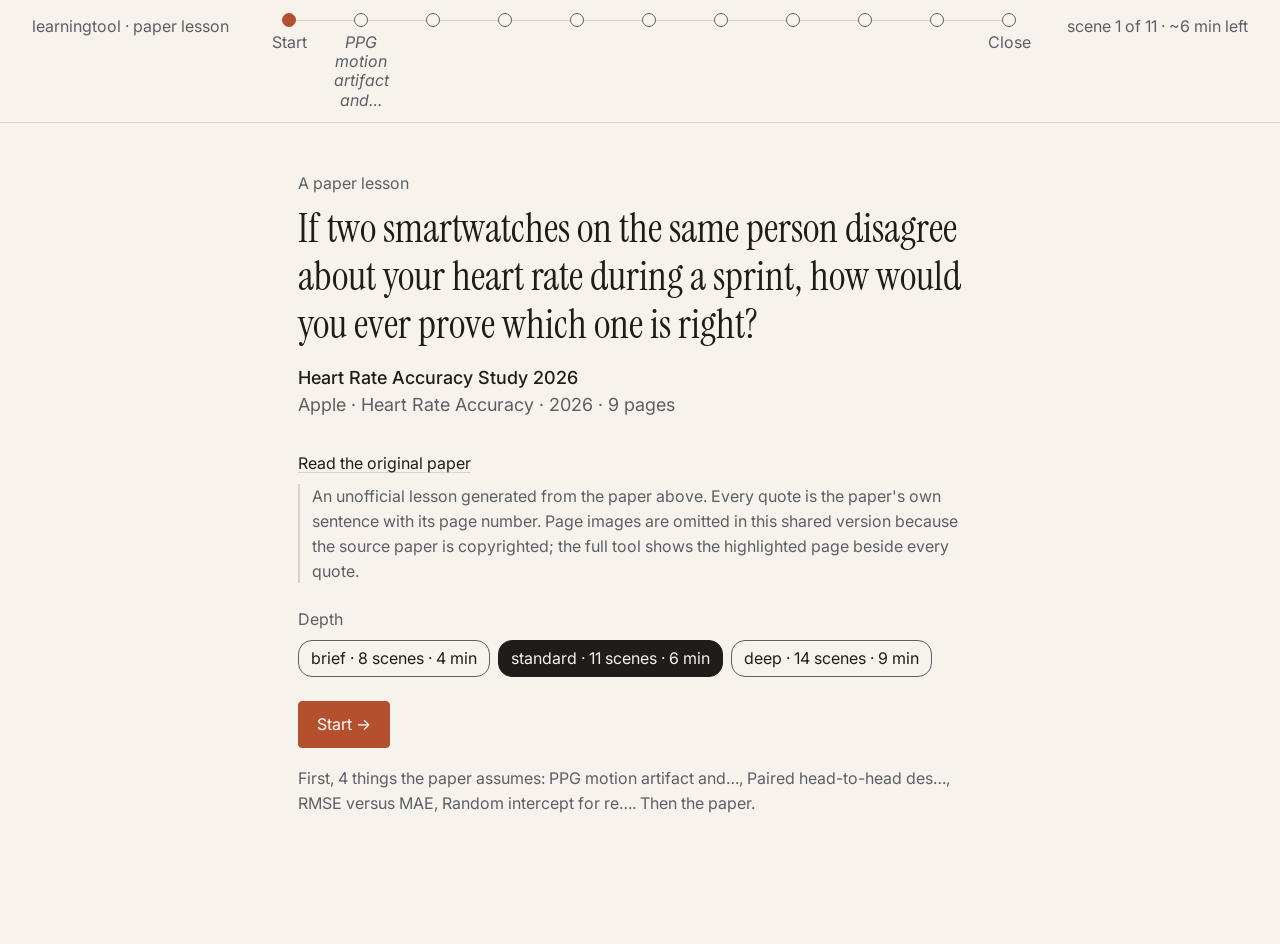
==== commit 2243ee07: "Add the original-paper link to the heart-rate lesson Co-Authored-By: Claude Fable 5.1 <noreply@anthr" ====
--- a/heart-rate-accuracy-study-2026.html
+++ b/heart-rate-accuracy-study-2026.html
@@ -217,7 +217,7 @@
     <h1 class="hook">If two smartwatches on the same person disagree about your heart rate during a sprint, how would you ever prove which one is right?</h1>
     <p class="pmeta"><b>Heart Rate Accuracy Study 2026</b><br>
       Apple · Heart Rate Accuracy · 2026 · 9 pages</p>
-    
+    <p class="dl"><a href="https://www.apple.com/health/pdf/Heart_Rate_Accuracy_Study_2026.pdf" rel="noopener">Read the original paper</a></p>
     <p class="share-note">An unofficial lesson generated from the paper above. Every quote is the paper's own sentence with its page number. Page images are omitted in this shared version because the source paper is copyrighted; the full tool shows the highlighted page beside every quote.</p>
     <p class="dl">Depth</p>
     <div class="dial" role="radiogroup" aria-label="Depth">
@@ -272,14 +272,14 @@
         <li data-claim="c-ppg-activities" data-span="sp-003-0016">
           <span>The activity mix was selected to include conditions known to challenge optical heart rate: cadence lock in running, loaded forearm grip in strength training and cycling, and rapid wrist motion plus fast heart rate transitions in HIIT.</span> <span class="chip">Cited</span>
           <blockquote class="quote"><p>“This mix of activities was specifically selected to include challenging conditions for optical heart rate performance — e.g., cadence lock associated with running, loaded forearm grip associated with strength training and cycling, rapid wrist motion and heart rate transitions associated with HIIT.”</p><footer>p. 3 · shown exactly as extracted</footer></blockquote>
-          <p class="dl">Page image omitted in this shared version (the source paper is copyrighted). The full tool shows the highlighted page here.</p>
+          <p class="dl">Page image omitted in this shared version (the source paper is copyrighted). The full tool shows the highlighted page here. <a href="https://www.apple.com/health/pdf/Heart_Rate_Accuracy_Study_2026.pdf" rel="noopener">Original paper</a></p>
           
         </li>
         
         <li data-claim="c-ppg-system" data-span="sp-002-0005">
           <span>Apple&#39;s Health Sensing System on Series 12 and Ultra 4 includes updated electrical and optical (PPG) heart sensors plus new signal processing algorithms.</span> <span class="chip">Cited</span>
           <blockquote class="quote"><p>“With the release of Apple Watch Series 12 and Apple Watch Ultra 4, Apple introduced the Health Sensing System, which includes both updated electrical and optical (photoplethysmography, or PPG) heart sensors and associated signal processing algorithms, as well as several features enabled by the new technology, such as Recovery HRV and the Readiness app.”</p><footer>p. 2 · shown exactly as extracted</footer></blockquote>
-          <p class="dl">Page image omitted in this shared version (the source paper is copyrighted). The full tool shows the highlighted page here.</p>
+          <p class="dl">Page image omitted in this shared version (the source paper is copyrighted). The full tool shows the highlighted page here. <a href="https://www.apple.com/health/pdf/Heart_Rate_Accuracy_Study_2026.pdf" rel="noopener">Original paper</a></p>
           
         </li>
         
@@ -325,28 +325,28 @@
         <li data-claim="c-ref-standard" data-span="sp-002-0006">
           <span>An ECG chest strap served as the reference, described as an established standard for evaluating wearable heart rate accuracy.</span> <span class="chip">Cited</span>
           <blockquote class="quote"><p>“This paper summarizes the accuracy of the updated optical heart rate sensing system relative to other devices in the wearables category through a large multi-site head-tohead study, using an ECG chest strap as reference, which is an established standard used for evaluating heart rate accuracy of wearables&lt;sup 1,2&lt;/sup .”</p><footer>p. 2 · shown exactly as extracted</footer></blockquote>
-          <p class="dl">Page image omitted in this shared version (the source paper is copyrighted). The full tool shows the highlighted page here.</p>
+          <p class="dl">Page image omitted in this shared version (the source paper is copyrighted). The full tool shows the highlighted page here. <a href="https://www.apple.com/health/pdf/Heart_Rate_Accuracy_Study_2026.pdf" rel="noopener">Original paper</a></p>
           
         </li>
         
         <li data-claim="c-ref-paired" data-span="sp-003-0008">
           <span>Participants wore an Apple Watch on one wrist and a comparative wrist device on the other while wearing a Polar H10 ECG chest strap as reference.</span> <span class="chip">Cited</span>
           <blockquote class="quote"><p>“Participants wore an Apple Watch on one wrist, and a comparative wrist-based device on the other, while using a Polar H10 ECG based chest strap as reference.”</p><footer>p. 3 · shown exactly as extracted</footer></blockquote>
-          <p class="dl">Page image omitted in this shared version (the source paper is copyrighted). The full tool shows the highlighted page here.</p>
+          <p class="dl">Page image omitted in this shared version (the source paper is copyrighted). The full tool shows the highlighted page here. <a href="https://www.apple.com/health/pdf/Heart_Rate_Accuracy_Study_2026.pdf" rel="noopener">Original paper</a></p>
           
         </li>
         
         <li data-claim="c-ref-random" data-span="sp-003-0009">
           <span>Wrist assignment was randomized so the Apple Watch was on the dominant hand about 50% of the time.</span> <span class="chip">Cited</span>
           <blockquote class="quote"><p>“Wrist assignment was randomized such that Apple Watch was worn on the dominant hand approximately 50% of the time.”</p><footer>p. 3 · shown exactly as extracted</footer></blockquote>
-          <p class="dl">Page image omitted in this shared version (the source paper is copyrighted). The full tool shows the highlighted page here.</p>
+          <p class="dl">Page image omitted in this shared version (the source paper is copyrighted). The full tool shows the highlighted page here. <a href="https://www.apple.com/health/pdf/Heart_Rate_Accuracy_Study_2026.pdf" rel="noopener">Original paper</a></p>
           
         </li>
         
         <li data-claim="c-ref-time" data-span="sp-005-0051">
           <span>Every device, including the watch and the chest strap, was Bluetooth-paired to its own Wi-Fi phone to ensure NTP time synchronization, and measurements were then matched to the nearest-neighbor reference timestamp.</span> <span class="chip">Cited</span>
           <blockquote class="quote"><p>“To ensure devices were appropriately time synchronized using network time protocol (NTP), every device (including the Apple Watch and the Polar H10 chest strap) was Bluetooth®-paired to its own Wi-Fi-enabled companion phone.”</p><footer>p. 5 · shown exactly as extracted</footer></blockquote>
-          <p class="dl">Page image omitted in this shared version (the source paper is copyrighted). The full tool shows the highlighted page here.</p>
+          <p class="dl">Page image omitted in this shared version (the source paper is copyrighted). The full tool shows the highlighted page here. <a href="https://www.apple.com/health/pdf/Heart_Rate_Accuracy_Study_2026.pdf" rel="noopener">Original paper</a></p>
           
         </li>
         
@@ -390,21 +390,21 @@
         <li data-claim="c-met-both" data-span="sp-005-0057">
           <span>Session accuracy was evaluated with both RMSE and MAE, with RMSE being more sensitive to infrequent but significant errors.</span> <span class="chip">Cited</span>
           <blockquote class="quote"><p>“Accuracy for each session was evaluated using both Root Mean Square Error (RMSE) and Mean Absolute Error (MAE) calculations, which are standard methods of comparative accuracy testing, with RMSE being more sensitive in identifying a data stream that may have infrequent but significant errors.”</p><footer>p. 5 · shown exactly as extracted</footer></blockquote>
-          <p class="dl">Page image omitted in this shared version (the source paper is copyrighted). The full tool shows the highlighted page here.</p>
+          <p class="dl">Page image omitted in this shared version (the source paper is copyrighted). The full tool shows the highlighted page here. <a href="https://www.apple.com/health/pdf/Heart_Rate_Accuracy_Study_2026.pdf" rel="noopener">Original paper</a></p>
           
         </li>
         
         <li data-claim="c-met-session" data-span="sp-005-0060">
           <span>Session-level average heart rate was also compared to the reference, which is especially relevant for screenless devices that cannot show live heart rate without a phone.</span> <span class="chip">Cited</span>
           <blockquote class="quote"><p>“This allowed us to assess the accuracy of a session summary metric, which is especially relevant for devices without screens — where live heart rate cannot be provided to the user without engagement with a smartphone.”</p><footer>p. 5 · shown exactly as extracted</footer></blockquote>
-          <p class="dl">Page image omitted in this shared version (the source paper is copyrighted). The full tool shows the highlighted page here.</p>
+          <p class="dl">Page image omitted in this shared version (the source paper is copyrighted). The full tool shows the highlighted page here. <a href="https://www.apple.com/health/pdf/Heart_Rate_Accuracy_Study_2026.pdf" rel="noopener">Original paper</a></p>
           
         </li>
         
         <li data-claim="c-met-sign" data-span="sp-005-0064">
           <span>Each reported metric is a mean accuracy difference in bpm, where a negative difference means Apple Watch error was lower than the comparison device&#39;s.</span> <span class="chip">Cited</span>
           <blockquote class="quote"><p>“Each reported metric is a mean accuracy difference (reported in bpm), so a negative difference means the error associated with Apple Watch was less than that of the comparison device.”</p><footer>p. 5 · shown exactly as extracted</footer></blockquote>
-          <p class="dl">Page image omitted in this shared version (the source paper is copyrighted). The full tool shows the highlighted page here.</p>
+          <p class="dl">Page image omitted in this shared version (the source paper is copyrighted). The full tool shows the highlighted page here. <a href="https://www.apple.com/health/pdf/Heart_Rate_Accuracy_Study_2026.pdf" rel="noopener">Original paper</a></p>
           
         </li>
         
@@ -450,28 +450,28 @@
         <li data-claim="c-stat-lmm" data-span="sp-005-0061">
           <span>A linear mixed model modeled the paired difference per participant and activity, with activity as a fixed effect and a random intercept per participant to account for within-participant correlation.</span> <span class="chip">Cited</span>
           <blockquote class="quote"><p>“A linear mixed model (LMM) was used to model the paired difference (Apple Watch - Comparison Device) for each accuracy metric per participant and activity, treating activity as a fixed effect and incorporating a random intercept per participant to account for within-participant correlation of their repeated measures.”</p><footer>p. 5 · shown exactly as extracted</footer></blockquote>
-          <p class="dl">Page image omitted in this shared version (the source paper is copyrighted). The full tool shows the highlighted page here.</p>
+          <p class="dl">Page image omitted in this shared version (the source paper is copyrighted). The full tool shows the highlighted page here. <a href="https://www.apple.com/health/pdf/Heart_Rate_Accuracy_Study_2026.pdf" rel="noopener">Original paper</a></p>
           
         </li>
         
         <li data-claim="c-stat-boot" data-span="sp-005-0062">
           <span>The overall accuracy difference was the equally weighted mean of activity means, with a 99% bias-corrected and accelerated bootstrap confidence interval clustered by participant to account for multiple device comparisons.</span> <span class="chip">Cited</span>
           <blockquote class="quote"><p>“The reported overall accuracy difference was the equally-weighted mean of the activity means, and a 99% bias-corrected and accelerated (BCa) bootstrap confidence interval (clustered by participant) was computed to account for the multiplicity of device comparisons.”</p><footer>p. 5 · shown exactly as extracted</footer></blockquote>
-          <p class="dl">Page image omitted in this shared version (the source paper is copyrighted). The full tool shows the highlighted page here.</p>
+          <p class="dl">Page image omitted in this shared version (the source paper is copyrighted). The full tool shows the highlighted page here. <a href="https://www.apple.com/health/pdf/Heart_Rate_Accuracy_Study_2026.pdf" rel="noopener">Original paper</a></p>
           
         </li>
         
         <li data-claim="c-stat-power" data-span="sp-004-0042">
           <span>Sample size was pre-specified at a minimum of 50 participants per workout activity per comparator, assuming 80% power for a paired standardized difference of about 0.5 in MAE with a two-sided test at alpha 0.05 and Bonferroni adjustment for six comparisons.</span> <span class="chip">Cited</span>
           <blockquote class="quote"><p>“Sizing, which pertains only to workouts and not Daily Living, assumed 80% power to detect a standardized paired difference (Cohen&#39;s dz) of approximately 0.5 in Mean Absolute Error (MAE), using a twosided test with α = 0.05 and Bonferroni adjustment for the six device comparisons.”</p><footer>p. 4 · shown exactly as extracted</footer></blockquote>
-          <p class="dl">Page image omitted in this shared version (the source paper is copyrighted). The full tool shows the highlighted page here.</p>
+          <p class="dl">Page image omitted in this shared version (the source paper is copyrighted). The full tool shows the highlighted page here. <a href="https://www.apple.com/health/pdf/Heart_Rate_Accuracy_Study_2026.pdf" rel="noopener">Original paper</a></p>
           
         </li>
         
         <li data-claim="c-stat-mde" data-span="sp-004-0043">
           <span>The smallest detectable difference in mean MAE ranged from roughly 2.5 bpm for outdoor running and cycling to 3.7 bpm for HIIT under the assumed variance.</span> <span class="chip">Cited</span>
           <blockquote class="quote"><p>“The smallest detectable difference in mean MAE ranged from approximately 2.5 bpm (outdoor running and cycling) to 3.7 bpm (HIIT), under assumed between-participant MAE standard deviations of 5.0–7.5 bpm and a between-device correlation of 0.5.”</p><footer>p. 4 · shown exactly as extracted</footer></blockquote>
-          <p class="dl">Page image omitted in this shared version (the source paper is copyrighted). The full tool shows the highlighted page here.</p>
+          <p class="dl">Page image omitted in this shared version (the source paper is copyrighted). The full tool shows the highlighted page here. <a href="https://www.apple.com/health/pdf/Heart_Rate_Accuracy_Study_2026.pdf" rel="noopener">Original paper</a></p>
           
         </li>
         
@@ -513,14 +513,14 @@
         <li data-claim="c-bef-uses" data-span="sp-002-0003">
           <span>Heart rate tracking feeds features including calorie estimates, VO2 max estimates, period predictions, and high and low heart rate alerts, making its accuracy critical to the user experience.</span> <span class="chip">Cited</span>
           <blockquote class="quote"><p>“It&#39;s used for daily health and workout insights as well as an input to core features, such as calorie estimates, VO2 max estimates, period predictions, high and low heart rate alerts, and many others.”</p><footer>p. 2 · shown exactly as extracted</footer></blockquote>
-          <p class="dl">Page image omitted in this shared version (the source paper is copyrighted). The full tool shows the highlighted page here.</p>
+          <p class="dl">Page image omitted in this shared version (the source paper is copyrighted). The full tool shows the highlighted page here. <a href="https://www.apple.com/health/pdf/Heart_Rate_Accuracy_Study_2026.pdf" rel="noopener">Original paper</a></p>
           
         </li>
         
         <li data-claim="c-bef-system" data-span="sp-002-0005">
           <span>The Health Sensing System introduced with Series 12 and Ultra 4 also enables new features such as Recovery HRV and the Readiness app.</span> <span class="chip">Cited</span>
           <blockquote class="quote"><p>“With the release of Apple Watch Series 12 and Apple Watch Ultra 4, Apple introduced the Health Sensing System, which includes both updated electrical and optical (photoplethysmography, or PPG) heart sensors and associated signal processing algorithms, as well as several features enabled by the new technology, such as Recovery HRV and the Readiness app.”</p><footer>p. 2 · shown exactly as extracted</footer></blockquote>
-          <p class="dl">Page image omitted in this shared version (the source paper is copyrighted). The full tool shows the highlighted page here.</p>
+          <p class="dl">Page image omitted in this shared version (the source paper is copyrighted). The full tool shows the highlighted page here. <a href="https://www.apple.com/health/pdf/Heart_Rate_Accuracy_Study_2026.pdf" rel="noopener">Original paper</a></p>
           
         </li>
         
@@ -564,21 +564,21 @@
         <li data-claim="c-prob-aim" data-span="sp-002-0006">
           <span>The paper evaluates the updated optical heart rate system against other wearables in a large multi-site head-to-head study using an ECG chest strap reference.</span> <span class="chip">Cited</span>
           <blockquote class="quote"><p>“This paper summarizes the accuracy of the updated optical heart rate sensing system relative to other devices in the wearables category through a large multi-site head-tohead study, using an ECG chest strap as reference, which is an established standard used for evaluating heart rate accuracy of wearables&lt;sup 1,2&lt;/sup .”</p><footer>p. 2 · shown exactly as extracted</footer></blockquote>
-          <p class="dl">Page image omitted in this shared version (the source paper is copyrighted). The full tool shows the highlighted page here.</p>
+          <p class="dl">Page image omitted in this shared version (the source paper is copyrighted). The full tool shows the highlighted page here. <a href="https://www.apple.com/health/pdf/Heart_Rate_Accuracy_Study_2026.pdf" rel="noopener">Original paper</a></p>
           
         </li>
         
         <li data-claim="c-prob-power" data-span="sp-002-0007">
           <span>The study, with over 1,000 participants, spans a broad device set and wide range of activities with sample size intended to allow statistically powered conclusions.</span> <span class="chip">Cited</span>
           <blockquote class="quote"><p>“The study, with over 1,000 participants, evaluates a broad set of comparative devices, across a wide range of activities, with sufficient sample size to allow for statistically powered conclusions.”</p><footer>p. 2 · shown exactly as extracted</footer></blockquote>
-          <p class="dl">Page image omitted in this shared version (the source paper is copyrighted). The full tool shows the highlighted page here.</p>
+          <p class="dl">Page image omitted in this shared version (the source paper is copyrighted). The full tool shows the highlighted page here. <a href="https://www.apple.com/health/pdf/Heart_Rate_Accuracy_Study_2026.pdf" rel="noopener">Original paper</a></p>
           
         </li>
         
         <li data-claim="c-prob-market" data-span="sp-003-0012">
           <span>The brands studied represent approximately 90% of the worldwide smartwatch category, plus two prominent screenless wearable devices.</span> <span class="chip">Cited</span>
           <blockquote class="quote"><p>“These brands represent approximately 90% of the worldwide smartwatch category, as well as two prominent screenless wearable devices&lt;sup 4&lt;/sup .”</p><footer>p. 3 · shown exactly as extracted</footer></blockquote>
-          <p class="dl">Page image omitted in this shared version (the source paper is copyrighted). The full tool shows the highlighted page here.</p>
+          <p class="dl">Page image omitted in this shared version (the source paper is copyrighted). The full tool shows the highlighted page here. <a href="https://www.apple.com/health/pdf/Heart_Rate_Accuracy_Study_2026.pdf" rel="noopener">Original paper</a></p>
           
         </li>
         
@@ -626,35 +626,35 @@
         <li data-claim="c-try-devices" data-span="sp-003-0010">
           <span>Devices studied were Apple Watch Series 12, Garmin Forerunner 970, Google Pixel Watch 4, Huawei Watch 5, Samsung Galaxy Watch 8, WHOOP 5, and Oura Ring 5 worn on an index finger, using each manufacturer&#39;s latest model available in July and August 2026.</span> <span class="chip">Cited</span>
           <blockquote class="quote"><p>“Wrist-based devices studied included Apple Watch Series 12, Garmin Forerunner 970, Google Pixel Watch 4, Huawei Watch 5, Samsung Galaxy Watch 8, and WHOOP 5.”</p><footer>p. 3 · shown exactly as extracted</footer></blockquote>
-          <p class="dl">Page image omitted in this shared version (the source paper is copyrighted). The full tool shows the highlighted page here.</p>
+          <p class="dl">Page image omitted in this shared version (the source paper is copyrighted). The full tool shows the highlighted page here. <a href="https://www.apple.com/health/pdf/Heart_Rate_Accuracy_Study_2026.pdf" rel="noopener">Original paper</a></p>
           
         </li>
         
         <li data-claim="c-try-oura" data-span="sp-003-0019">
           <span>The Oura Ring was not evaluated in strength training, following the manufacturer&#39;s recommendation against wearing it during weightlifting.</span> <span class="chip">Cited</span>
           <blockquote class="quote"><p>“The Oura Ring was not evaluated in strength training per the manufacturer&#39;s recommendation to avoid wearing the ring during weightlifting&lt;sup 5&lt;/sup .”</p><footer>p. 3 · shown exactly as extracted</footer></blockquote>
-          <p class="dl">Page image omitted in this shared version (the source paper is copyrighted). The full tool shows the highlighted page here.</p>
+          <p class="dl">Page image omitted in this shared version (the source paper is copyrighted). The full tool shows the highlighted page here. <a href="https://www.apple.com/health/pdf/Heart_Rate_Accuracy_Study_2026.pdf" rel="noopener">Original paper</a></p>
           
         </li>
         
         <li data-claim="c-try-protocol" data-span="sp-003-0015">
           <span>Workout activities lasted 15 to 20 minutes each and included outdoor runs at various speeds, indoor interval treadmill runs, outdoor cycling, HIIT, and strength training; a Daily Living protocol covered rest, desk work, meal preparation, and walking for about 20 minutes each.</span> <span class="chip">Cited</span>
           <blockquote class="quote"><p>“To ensure an adequate range of activities were conducted for generalizable conclusions, participants completed outdoor runs at various speeds, indoor interval treadmill runs, outdoor cycling, high intensity interval training (HIIT), and strength training, with duration ranging from 15 to 20 minutes per exercise type.”</p><footer>p. 3 · shown exactly as extracted</footer></blockquote>
-          <p class="dl">Page image omitted in this shared version (the source paper is copyrighted). The full tool shows the highlighted page here.</p>
+          <p class="dl">Page image omitted in this shared version (the source paper is copyrighted). The full tool shows the highlighted page here. <a href="https://www.apple.com/health/pdf/Heart_Rate_Accuracy_Study_2026.pdf" rel="noopener">Original paper</a></p>
           
         </li>
         
         <li data-claim="c-try-sites" data-span="sp-003-0022">
           <span>The study ran at five sites — two near Cupertino plus San Diego, Austin, and Selangor, Malaysia — with Apple managing Cupertino and Austin and a third-party contract research organization managing San Diego and Selangor.</span> <span class="chip">Cited</span>
           <blockquote class="quote"><p>“The study was conducted at five sites: two near Apple&#39;s headquarters in Cupertino, California, plus sites in San Diego, California; Austin, Texas; and Selangor, Malaysia.”</p><footer>p. 3 · shown exactly as extracted</footer></blockquote>
-          <p class="dl">Page image omitted in this shared version (the source paper is copyrighted). The full tool shows the highlighted page here.</p>
+          <p class="dl">Page image omitted in this shared version (the source paper is copyrighted). The full tool shows the highlighted page here. <a href="https://www.apple.com/health/pdf/Heart_Rate_Accuracy_Study_2026.pdf" rel="noopener">Original paper</a></p>
           
         </li>
         
         <li data-claim="c-try-demo" data-span="sp-006-0067">
           <span>1,460 participants enrolled and 1,254 contributed at least one paired measurement; among those, 59% were enrolled at CRO-managed sites, 20% had Fitzpatrick skin tone V or VI, 35% were female, mean age was 39 ± 12 years, and mean BMI was 26 ± 5 kg/m2.</span> <span class="chip">Cited</span>
           <blockquote class="quote"><p>“Among those, 59% were enrolled at the third-party CRO-managed sites, 20% had a Fitzpatrick skin tone of V or VI, 35% were female, mean age was 39 ± 12 years, and mean BMI was 26 ± 5 kg/m2.”</p><footer>p. 6 · shown exactly as extracted</footer></blockquote>
-          <p class="dl">Page image omitted in this shared version (the source paper is copyrighted). The full tool shows the highlighted page here.</p>
+          <p class="dl">Page image omitted in this shared version (the source paper is copyrighted). The full tool shows the highlighted page here. <a href="https://www.apple.com/health/pdf/Heart_Rate_Accuracy_Study_2026.pdf" rel="noopener">Original paper</a></p>
           
         </li>
         
@@ -702,35 +702,35 @@
         <li data-claim="c-str-criteria" data-span="sp-003-0031">
           <span>Stream selection required user-visible data, timestamping adequate for paired analysis with the reference, and the highest available frequency to reduce the impact of undocumented manufacturer averaging.</span> <span class="chip">Cited</span>
           <blockquote class="quote"><p>“Third, when multiple frequency options were available, the highest frequency source was selected to reduce ambiguity and impact of how each manufacturer may have chosen to introduce or omit any type of averaging.”</p><footer>p. 3 · shown exactly as extracted</footer></blockquote>
-          <p class="dl">Page image omitted in this shared version (the source paper is copyrighted). The full tool shows the highlighted page here.</p>
+          <p class="dl">Page image omitted in this shared version (the source paper is copyrighted). The full tool shows the highlighted page here. <a href="https://www.apple.com/health/pdf/Heart_Rate_Accuracy_Study_2026.pdf" rel="noopener">Original paper</a></p>
           
         </li>
         
         <li data-claim="c-str-ble" data-span="sp-004-0035">
           <span>A Bluetooth Low Energy stream from each manufacturer&#39;s heart rate app to a logging app on a separate iPhone was often used, because not all manufacturers write high-fidelity data to HealthKit or permit export from their companion apps.</span> <span class="chip">Cited</span>
           <blockquote class="quote"><p>“A Bluetooth Low Energy data stream (BLE) sent from the manufacturer&#39;s heart rate app to a data logging app on a separate iPhone was used in many instances because it uniquely met all criteria outlined above, as not all manufacturers write high-fidelity data to HealthKit, or permit such data to be exported from their companion apps.”</p><footer>p. 4 · shown exactly as extracted</footer></blockquote>
-          <p class="dl">Page image omitted in this shared version (the source paper is copyrighted). The full tool shows the highlighted page here.</p>
+          <p class="dl">Page image omitted in this shared version (the source paper is copyrighted). The full tool shows the highlighted page here. <a href="https://www.apple.com/health/pdf/Heart_Rate_Accuracy_Study_2026.pdf" rel="noopener">Original paper</a></p>
           
         </li>
         
         <li data-claim="c-str-apple" data-span="sp-004-0038">
           <span>For Apple Watch an internal logging app captured the same single, non-averaged value shown to users every 5 seconds, which was necessary because background data reaches HealthKit only every 30 seconds.</span> <span class="chip">Cited</span>
           <blockquote class="quote"><p>“This data is a single value (not an average) reported every 5 seconds — in watch face complications for background heart rate, and in the Workout app for workout activities.”</p><footer>p. 4 · shown exactly as extracted</footer></blockquote>
-          <p class="dl">Page image omitted in this shared version (the source paper is copyrighted). The full tool shows the highlighted page here.</p>
+          <p class="dl">Page image omitted in this shared version (the source paper is copyrighted). The full tool shows the highlighted page here. <a href="https://www.apple.com/health/pdf/Heart_Rate_Accuracy_Study_2026.pdf" rel="noopener">Original paper</a></p>
           
         </li>
         
         <li data-claim="c-str-samsung" data-span="sp-005-0054">
           <span>Samsung Galaxy Watch 8 background exports lacked per-sample timestamps, providing only interval start and end, minimum, maximum, and one undocumented heart rate value, which agreed best with the reference interval mean and was therefore compared against it.</span> <span class="chip">Cited</span>
           <blockquote class="quote"><p>“Data from Samsung Galaxy Watch 8 during daily activities (background) required different handling, as the export did not provide corresponding timestamping, only providing start and end timestamps, minimum and maximum heart rate, and a single additional heart rate value whose derivation is not documented.”</p><footer>p. 5 · shown exactly as extracted</footer></blockquote>
-          <p class="dl">Page image omitted in this shared version (the source paper is copyrighted). The full tool shows the highlighted page here.</p>
+          <p class="dl">Page image omitted in this shared version (the source paper is copyrighted). The full tool shows the highlighted page here. <a href="https://www.apple.com/health/pdf/Heart_Rate_Accuracy_Study_2026.pdf" rel="noopener">Original paper</a></p>
           
         </li>
         
         <li data-claim="c-str-quality" data-span="sp-005-0046">
           <span>Programmatic quality checks required the reference strap to read for at least 90% of a full session and 70% within an activity, with no more than 5% of its measurements falling outside a valid heart rate band; test devices needed a heart rate stream free of extreme values, and any activity failing a check was excluded from that comparison.</span> <span class="chip">Cited</span>
           <blockquote class="quote"><p>“For reference devices, this required adequate coverage (reading for ≥90% of the full session and ≥70% within an activity) and validity (no more than 5% of measurements fell outside 30–220 bpm).”</p><footer>p. 5 · shown exactly as extracted</footer></blockquote>
-          <p class="dl">Page image omitted in this shared version (the source paper is copyrighted). The full tool shows the highlighted page here.</p>
+          <p class="dl">Page image omitted in this shared version (the source paper is copyrighted). The full tool shows the highlighted page here. <a href="https://www.apple.com/health/pdf/Heart_Rate_Accuracy_Study_2026.pdf" rel="noopener">Original paper</a></p>
           
         </li>
         
@@ -787,7 +787,7 @@
         <li data-claim="c-pred-count" data-span="sp-008-0085">
           <span>Across all individual activities in both protocols there were 159 activity-by-measure comparisons.</span> <span class="chip">Cited</span>
           <blockquote class="quote"><p>“Across all individual activities spanning both the Workout and Daily Living protocols, there were 159 activityby-measure comparisons.”</p><footer>p. 8 · shown exactly as extracted</footer></blockquote>
-          <p class="dl">Page image omitted in this shared version (the source paper is copyrighted). The full tool shows the highlighted page here.</p>
+          <p class="dl">Page image omitted in this shared version (the source paper is copyrighted). The full tool shows the highlighted page here. <a href="https://www.apple.com/health/pdf/Heart_Rate_Accuracy_Study_2026.pdf" rel="noopener">Original paper</a></p>
           
         </li>
         
@@ -834,21 +834,21 @@
         <li data-claim="c-found-tally" data-span="sp-008-0086">
           <span>Of the 159 activity-by-measure comparisons, Apple Watch showed better accuracy at the 99% confidence level in 139, 18 were indeterminate, and the comparison device was more accurate in 2; by point estimate alone the comparison favored Apple Watch in 155 of 159.</span> <span class="chip">Cited</span>
           <blockquote class="quote"><p>“Apple Watch showed better accuracy with the 99% confidence level in 139, conclusions were indeterminate in 18, and the comparison device&#39;s accuracy was higher in 2.”</p><footer>p. 8 · shown exactly as extracted</footer></blockquote>
-          <p class="dl">Page image omitted in this shared version (the source paper is copyrighted). The full tool shows the highlighted page here.</p>
+          <p class="dl">Page image omitted in this shared version (the source paper is copyrighted). The full tool shows the highlighted page here. <a href="https://www.apple.com/health/pdf/Heart_Rate_Accuracy_Study_2026.pdf" rel="noopener">Original paper</a></p>
           
         </li>
         
         <li data-claim="c-found-overall" data-span="sp-006-0068">
           <span>Apple Watch showed statistically significantly higher accuracy than all other devices for both Overall Workout and Overall Daily Living protocols on RMSE and MAE.</span> <span class="chip">Cited</span>
           <blockquote class="quote"><p>“Apple Watch demonstrated a statistically significant higher level of accuracy versus all other devices for both Overall Workout and Overall Daily Living (background) protocol for RMSE and MAE.”</p><footer>p. 6 · shown exactly as extracted</footer></blockquote>
-          <p class="dl">Page image omitted in this shared version (the source paper is copyrighted). The full tool shows the highlighted page here.</p>
+          <p class="dl">Page image omitted in this shared version (the source paper is copyrighted). The full tool shows the highlighted page here. <a href="https://www.apple.com/health/pdf/Heart_Rate_Accuracy_Study_2026.pdf" rel="noopener">Original paper</a></p>
           
         </li>
         
         <li data-claim="c-found-session" data-span="sp-006-0069">
           <span>For session-level average heart rate, Apple Watch was more accurate in 11 of 12 overall comparisons, the exception being Huawei Watch 5 in Overall Workout where its numeric advantage was not statistically significant.</span> <span class="chip">Cited</span>
           <blockquote class="quote"><p>“Apple Watch also demonstrated better accuracy for session-level average heart rate for both Overall Workout and Overall Daily Living, in 11 of 12 comparisons, with the exception of Huawei Watch 5 for Overall Workout, where Apple Watch showed better numeric accuracy that was not statistically significant.”</p><footer>p. 6 · shown exactly as extracted</footer></blockquote>
-          <p class="dl">Page image omitted in this shared version (the source paper is copyrighted). The full tool shows the highlighted page here.</p>
+          <p class="dl">Page image omitted in this shared version (the source paper is copyrighted). The full tool shows the highlighted page here. <a href="https://www.apple.com/health/pdf/Heart_Rate_Accuracy_Study_2026.pdf" rel="noopener">Original paper</a></p>
           
         </li>
         
@@ -892,21 +892,21 @@
         <li data-claim="c-det-workout" data-span="sp-007-0074">
           <span>Apple Watch showed statistically better RMSE and MAE for every individual workout activity against every device, except versus Pixel Watch 4 in cycling, where conclusions were indeterminate.</span> <span class="chip">Cited</span>
           <blockquote class="quote"><p>“Apple Watch also showed statistically better accuracy for all individual workout activities (cycling, outdoor run, indoor interval run, HIIT, strength training) for all devices in RMSE and MAE, except versus Pixel Watch 4 in cycling, where the conclusions were indeterminate.”</p><footer>p. 7 · shown exactly as extracted</footer></blockquote>
-          <p class="dl">Page image omitted in this shared version (the source paper is copyrighted). The full tool shows the highlighted page here.</p>
+          <p class="dl">Page image omitted in this shared version (the source paper is copyrighted). The full tool shows the highlighted page here. <a href="https://www.apple.com/health/pdf/Heart_Rate_Accuracy_Study_2026.pdf" rel="noopener">Original paper</a></p>
           
         </li>
         
         <li data-claim="c-det-session" data-span="sp-007-0075">
           <span>For session-level averages within individual activities, Apple Watch was more accurate for most devices in most activities, but eight comparisons were indeterminate.</span> <span class="chip">Cited</span>
           <blockquote class="quote"><p>“For session level averages, Apple Watch showed better accuracy for the majority of devices in most activities, however in eight of the comparisons the conclusion was indeterminate.”</p><footer>p. 7 · shown exactly as extracted</footer></blockquote>
-          <p class="dl">Page image omitted in this shared version (the source paper is copyrighted). The full tool shows the highlighted page here.</p>
+          <p class="dl">Page image omitted in this shared version (the source paper is copyrighted). The full tool shows the highlighted page here. <a href="https://www.apple.com/health/pdf/Heart_Rate_Accuracy_Study_2026.pdf" rel="noopener">Original paper</a></p>
           
         </li>
         
         <li data-claim="c-det-daily" data-span="sp-008-0081">
           <span>In individual Daily Living activities, eight conclusions were statistically indeterminate for rest, desk work, and walking, and Pixel Watch 4 was more accurate on RMSE and MAE for rest only, by less than 0.5 bpm.</span> <span class="chip">Cited</span>
           <blockquote class="quote"><p>“Pixel Watch 4 showed higher accuracy for RMSE and MAE for the rest condition only, however by less than a margin of 0.5 bpm.”</p><footer>p. 8 · shown exactly as extracted</footer></blockquote>
-          <p class="dl">Page image omitted in this shared version (the source paper is copyrighted). The full tool shows the highlighted page here.</p>
+          <p class="dl">Page image omitted in this shared version (the source paper is copyrighted). The full tool shows the highlighted page here. <a href="https://www.apple.com/health/pdf/Heart_Rate_Accuracy_Study_2026.pdf" rel="noopener">Original paper</a></p>
           
         </li>
         
@@ -952,28 +952,28 @@
         <li data-claim="c-chg-conc" data-span="sp-009-0089">
           <span>The paper concludes that Apple Watch demonstrated better heart rate accuracy than all comparative devices and offers the most accurate heart rate sensing among the wearables evaluated.</span> <span class="chip">Cited</span>
           <blockquote class="quote"><p>“Apple Watch offers users the most accurate heart rate sensing among the wearable devices evaluated in this study.”</p><footer>p. 9 · shown exactly as extracted</footer></blockquote>
-          <p class="dl">Page image omitted in this shared version (the source paper is copyrighted). The full tool shows the highlighted page here.</p>
+          <p class="dl">Page image omitted in this shared version (the source paper is copyrighted). The full tool shows the highlighted page here. <a href="https://www.apple.com/health/pdf/Heart_Rate_Accuracy_Study_2026.pdf" rel="noopener">Original paper</a></p>
           
         </li>
         
         <li data-claim="c-chg-irb" data-span="sp-003-0021">
           <span>The informed consent form and protocol were approved by multiple review boards within Apple, representing research ethics, safety, privacy, and data governance.</span> <span class="chip">Cited</span>
           <blockquote class="quote"><p>“This ICF and protocol were approved by multiple review boards within Apple, which included representation from groups focused on research ethics, safety, privacy, and data governance.”</p><footer>p. 3 · shown exactly as extracted</footer></blockquote>
-          <p class="dl">Page image omitted in this shared version (the source paper is copyrighted). The full tool shows the highlighted page here.</p>
+          <p class="dl">Page image omitted in this shared version (the source paper is copyrighted). The full tool shows the highlighted page here. <a href="https://www.apple.com/health/pdf/Heart_Rate_Accuracy_Study_2026.pdf" rel="noopener">Original paper</a></p>
           
         </li>
         
         <li data-claim="c-chg-sites" data-span="sp-003-0023">
           <span>Apple managed recruitment and execution at the Cupertino and Austin sites while a third-party CRO managed the San Diego and Selangor sites, and 59% of analyzed participants were enrolled at the CRO-managed sites.</span> <span class="chip">Cited</span>
           <blockquote class="quote"><p>“Apple managed recruitment and execution at the Cupertino and Austin sites, while a third-party contract research organization (CRO) managed the San Diego and Selangor sites.”</p><footer>p. 3 · shown exactly as extracted</footer></blockquote>
-          <p class="dl">Page image omitted in this shared version (the source paper is copyrighted). The full tool shows the highlighted page here.</p>
+          <p class="dl">Page image omitted in this shared version (the source paper is copyrighted). The full tool shows the highlighted page here. <a href="https://www.apple.com/health/pdf/Heart_Rate_Accuracy_Study_2026.pdf" rel="noopener">Original paper</a></p>
           
         </li>
         
         <li data-claim="c-chg-exclusions" data-span="sp-003-0027">
           <span>Participants were excluded for factors including beta blocker use, contraindications to intense exercise, and device-site tattoos or large moles that may interfere with readings across manufacturers.</span> <span class="chip">Cited</span>
           <blockquote class="quote"><p>“Individuals were also excluded with device-site tattoos or large moles, which may interfere with readings across manufacturers.”</p><footer>p. 3 · shown exactly as extracted</footer></blockquote>
-          <p class="dl">Page image omitted in this shared version (the source paper is copyrighted). The full tool shows the highlighted page here.</p>
+          <p class="dl">Page image omitted in this shared version (the source paper is copyrighted). The full tool shows the highlighted page here. <a href="https://www.apple.com/health/pdf/Heart_Rate_Accuracy_Study_2026.pdf" rel="noopener">Original paper</a></p>
           
         </li>
         
@@ -997,7 +997,7 @@
       <ul class="concepts"><li><b>PPG motion artifact and cadence lock</b> — Optical heart rate sensors can track rhythmic body motion instead of blood flow, especially when step rate approaches heart rate.</li><li><b>Paired head-to-head design against a reference standard</b> — Wearing both devices and an ECG reference simultaneously turns a device comparison into a within-person paired measurement.</li><li><b>RMSE versus MAE</b> — MAE measures typical error while RMSE, by squaring first, exposes streams with rare but large errors.</li><li><b>Random intercept for repeated measures</b> — A per-participant random intercept keeps one person&#39;s many sessions from being counted as independent evidence.</li><li><b>User-facing data stream selection</b> — Benchmarking wearables forces a choice about which of each vendor&#39;s differently sampled, differently averaged outputs counts as the product.</li></ul>
       
       <h3>The paper</h3>
-      <p class="cite">Apple. Heart Rate Accuracy Study 2026. Heart Rate Accuracy. 2026.</p>
+      <p class="cite">Apple. Heart Rate Accuracy Study 2026. Heart Rate Accuracy. 2026. <a href="https://www.apple.com/health/pdf/Heart_Rate_Accuracy_Study_2026.pdf" rel="noopener">Original paper</a></p>
       <p class="share-note">Made with learningtool. Not affiliated with or endorsed by the authors or publisher. Quotes are the paper's words; the interactive models are illustrative, not the study's measurements.</p>
     </div>
     <p><button type="button" class="btn" id="restart">Back to start</button></p>
